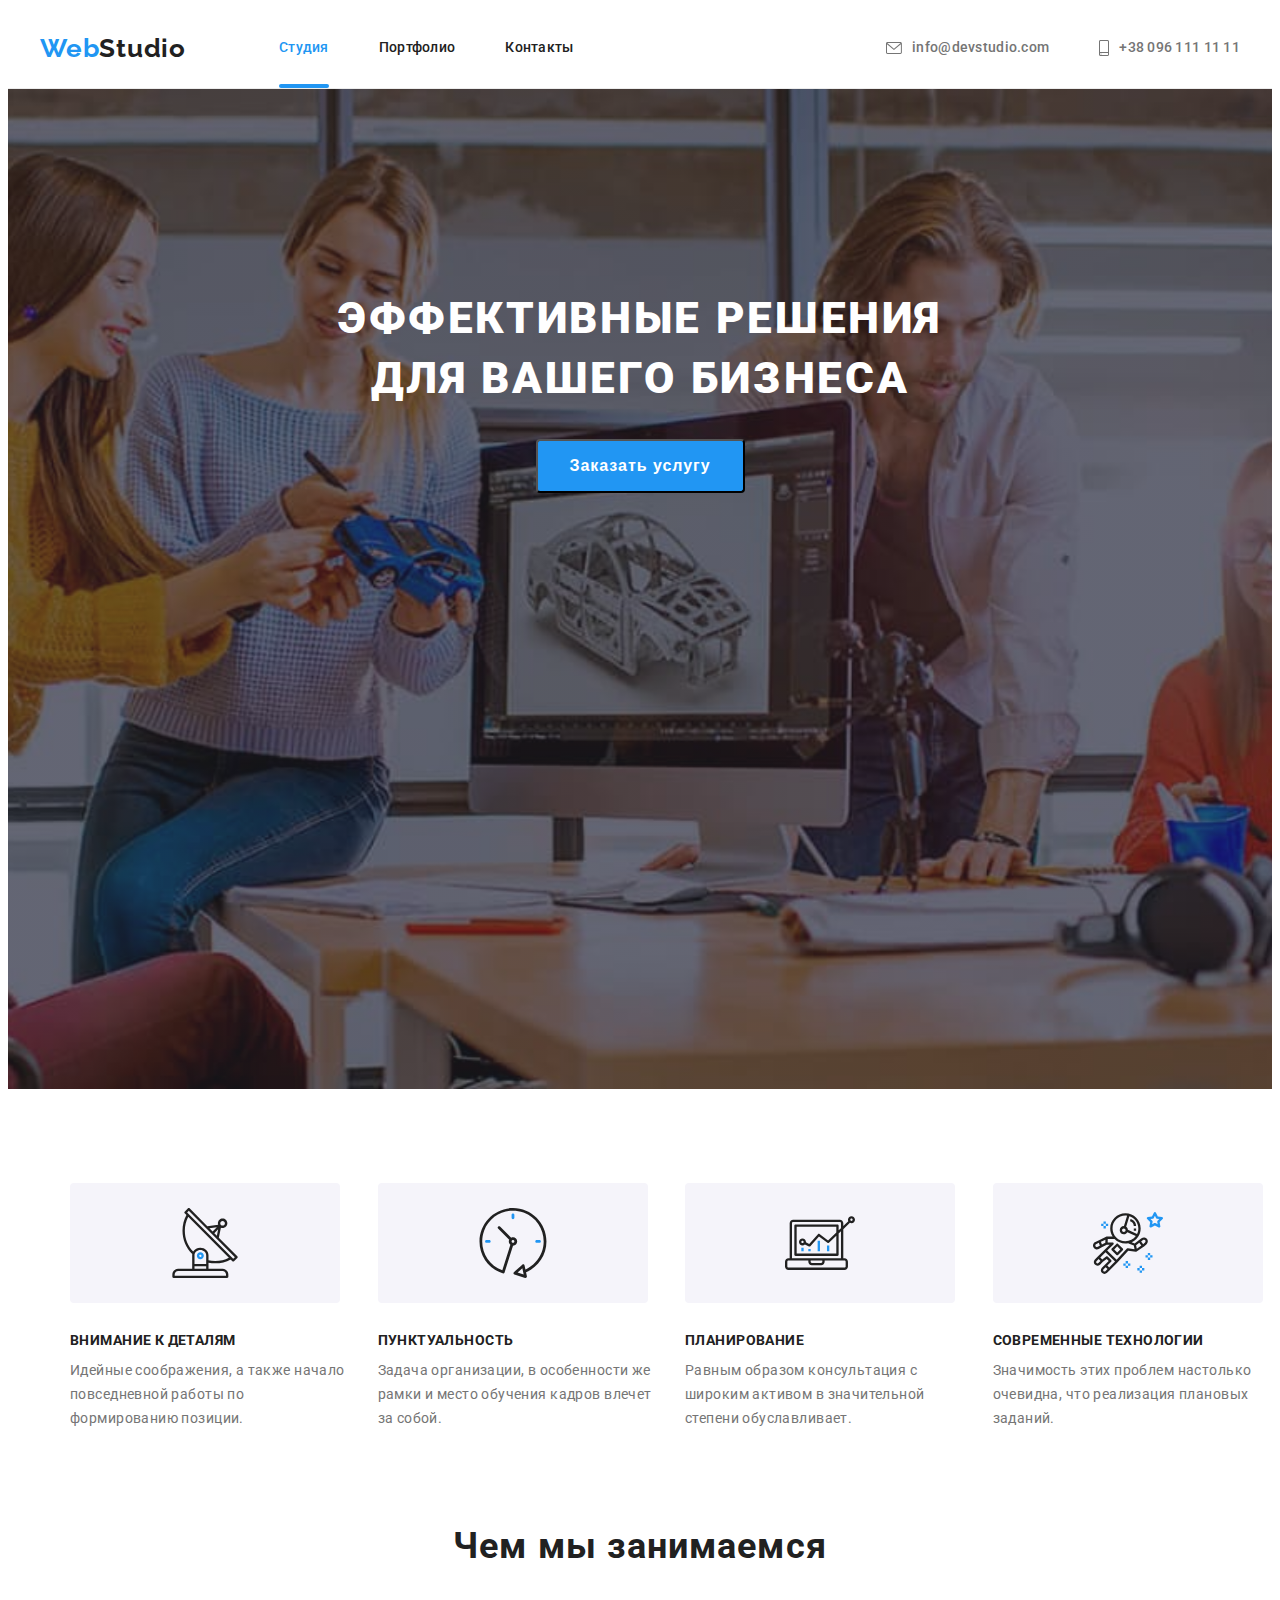
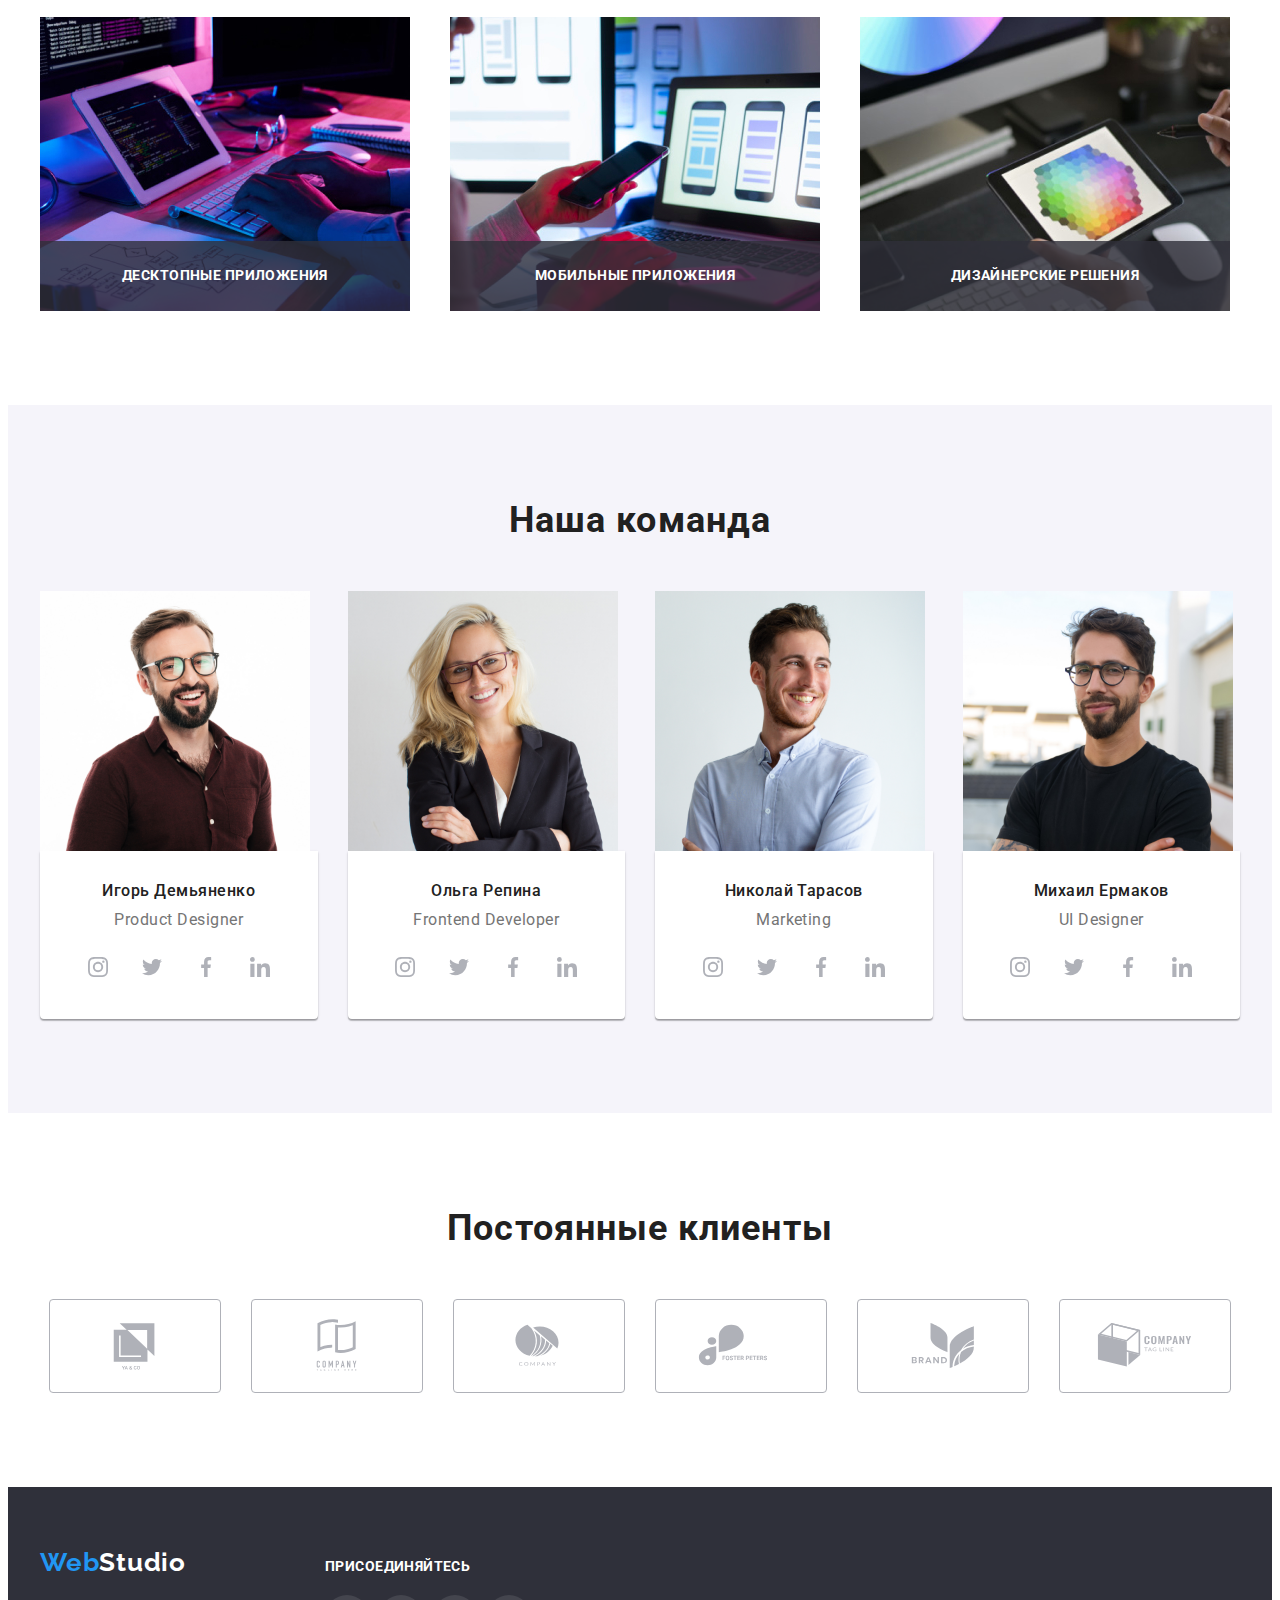
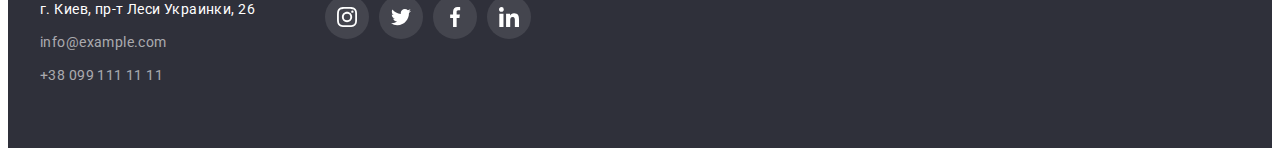
==== index.html @ 5bdf4699 "копіює файли в створений репозиторій" ====
<!DOCTYPE html>
<html lang="ru">
  <head>
    <meta charset="UTF-8" />
    <meta http-equiv="X-UA-Compatible" content="IE=edge" />
    <meta name="viewport" content="width=device-width, initial-scale=1.0" />
    <title>WebStudio</title>
    <link rel="preconnect" href="https://fonts.googleapis.com" />
    <link rel="preconnect" href="https://fonts.gstatic.com" crossorigin />
    <link
      href="https://fonts.googleapis.com/css2?family=Raleway:wght@700&family=Roboto:wght@400;500;700;900&display=swap"
      rel="stylesheet"
    />
    <link
      rel="stylesheet"
      href="https://cdnjs.cloudflare.com/ajax/libs/modern-normalize/1.1.0/modern-normalize.min.css"
      integrity="sha512-wpPYUAdjBVSE4KJnH1VR1HeZfpl1ub8YT/NKx4PuQ5NmX2tKuGu6U/JRp5y+Y8XG2tV+wKQpNHVUX03MfMFn9Q=="
      crossorigin="anonymous"
      referrerpolicy="no-referrer"
    />
    <link rel="stylesheet" href="./css/style.css" />
  </head>
  <body>
    <header class="header">
      <!--site-nav-->
      <div class="container header-content">
        <a class="logo" href="/">Web<span class="header-logo">Studio</span></a>
        <nav>
          <ul class="site-nav list">
            <li class="site-nav-item">
              <a class="link-active link current" href="./index.html">Студия</a>
            </li>
            <li class="site-nav-item">
              <a class="link" href="./portfolio.html">Портфолио</a>
            </li>
            <li class="site-nav-item">
              <a class="link" href="">Контакты</a>
            </li>
          </ul>
        </nav>
        <!--contacts-->
        <ul class="list header-contacts">
          <li class="contacts-item">
            <a class="contacts" href="mailto:info@devstudio.com"
              ><svg class="contact-icon" width="16" height="12">
                <use href="./images/icons.svg#icon-envelope"></use></svg
              >info@devstudio.com</a
            >
          </li>
          <li class="contacts-item">
            <a class="contacts" href="tel:+380961111111"
              ><svg class="contact-icon" width="10" height="16">
                <use href="./images/icons.svg#icon-smartphone"></use></svg
              >+38 096 111 11 11</a
            >
          </li>
        </ul>
      </div>
    </header>
    <main>
      <!--section hero-->
      <section class="hero overlay">
        <div class="container">
          <h1 class="title-hero">
            Эффективные решения<br />
            для вашего бизнеса
          </h1>
          <button type="button" data-modal-open class="button">
            Заказать услугу
          </button>
        </div>
      </section>
      <!--section features-->
      <section class="features">
        <div class="container">
          <h2 class="title-hidden">Качества вебстудии</h2>
          <ul class="features-list list">
            <li class="features-item">
              <div class="features-box">
                <svg class="features-icon" width="70" height="70">
                  <use href="./images/icons.svg#icon-antenna"></use>
                </svg>
              </div>
              <h3 class="features-title-secondary">Внимание к деталям</h3>
              <p class="features-text">
                Идейные соображения, а также начало повседневной работы по
                формированию позиции.
              </p>
            </li>
            <li class="features-item">
              <div class="features-box">
                <svg class="features-icon" width="70" height="70">
                  <use href="./images/icons.svg#icon-clock"></use>
                </svg>
              </div>
              <h3 class="features-title-secondary">Пунктуальность</h3>
              <p class="features-text">
                Задача организации, в особенности же рамки и место обучения
                кадров влечет за собой.
              </p>
            </li>
            <li class="features-item">
              <div class="features-box">
                <svg class="features-icon" width="70" height="70">
                  <use href="./images/icons.svg#icon-diagram"></use>
                </svg>
              </div>
              <h3 class="features-title-secondary">Планирование</h3>
              <p class="features-text">
                Равным образом консультация с широким активом в значительной
                степени обуславливает.
              </p>
            </li>
            <li class="features-item">
              <div class="features-box">
                <svg class="features-icon" width="70" height="70">
                  <use href="./images/icons.svg#icon-astronaut"></use>
                </svg>
              </div>
              <h3 class="features-title-secondary">Современные технологии</h3>
              <p class="features-text">
                Значимость этих проблем настолько очевидна, что реализация
                плановых заданий.
              </p>
            </li>
          </ul>
        </div>
      </section>
      <!--section activity-->
      <section class="activity">
        <div class="container">
          <h2 class="activity-title-primary">Чем мы занимаемся</h2>
          <ul class="list activity-list">
            <li class="activity-item">
              <div class="activity-link">
                <img
                  src="./img-services/img1.jpg"
                  alt="руки над клавиатурой компьютера"
                  width="370"
                />
                <div class="activity-text-overlay">
                  <p class="activity-text">Десктопные приложения</p>
                </div>
              </div>
            </li>
            <li class="activity-item">
              <div class="activity-link">
                <img
                  src="./img-services/img2.jpg"
                  alt="рука держит телефон перед ноутбуком"
                  width="370"
                />
                <div class="activity-text-overlay">
                  <p class="activity-text">Мобильные приложения</p>
                </div>
              </div>
            </li>
            <li class="activity-item">
              <div class="activity-link">
                <img
                  src="./img-services/img3.jpg"
                  alt="планшет в руке в котором цветная графика"
                  width="370"
                />
                <div class="activity-text-overlay">
                  <p class="activity-text">Дизайнерские решения</p>
                </div>
              </div>
            </li>
          </ul>
        </div>
      </section>
      <!--section team-->
      <section class="team">
        <div class="container">
          <h2 class="team-title-primary">Наша команда</h2>
          <ul class="list team-list">
            <li class="team-item">
              <img
                src="./img-team/img.jpg"
                alt="фотография мужчины в очках"
                class="team-photo"
                width="270"
              />
              <div class="img-team-caption">
                <h3 class="team-title-secondary">Игорь Демьяненко</h3>
                <p class="team-text">Product Designer</p>
                <ul class="team-social-lincs list">
                  <li class="team-social-item">
                    <a class="team-elipse" href=""
                      ><svg class="team-social-icon" width="20" height="20">
                        <use
                          href="./images/icons.svg#icon-instagram"
                        ></use></svg
                    ></a>
                  </li>
                  <li class="team-social-item">
                    <a class="team-elipse" href=""
                      ><svg class="team-social-icon" width="20" height="20">
                        <use href="./images/icons.svg#icon-twitter"></use></svg
                    ></a>
                  </li>
                  <li class="team-social-item">
                    <a class="team-elipse" href=""
                      ><svg class="team-social-icon" width="20" height="20">
                        <use href="./images/icons.svg#icon-facebook"></use></svg
                    ></a>
                  </li>
                  <li class="team-social-item">
                    <a class="team-elipse" href=""
                      ><svg class="team-social-icon" width="20" height="20">
                        <use href="./images/icons.svg#icon-linkedin"></use></svg
                    ></a>
                  </li>
                </ul>
              </div>
            </li>
            <li class="team-item">
              <img
                src="./img-team/img1.jpg"
                alt="фотография женьщины в очках"
                class="team-photo"
                width="270"
              />
              <div class="img-team-caption">
                <h3 class="team-title-secondary">Ольга Репина</h3>
                <p class="team-text">Frontend Developer</p>
                <ul class="team-social-lincs list">
                  <li class="team-social-item">
                    <a class="team-elipse" href=""
                      ><svg class="team-social-icon" width="20" height="20">
                        <use
                          href="./images/icons.svg#icon-instagram"
                        ></use></svg
                    ></a>
                  </li>
                  <li class="team-social-item">
                    <a class="team-elipse" href=""
                      ><svg class="team-social-icon" width="20" height="20">
                        <use href="./images/icons.svg#icon-twitter"></use></svg
                    ></a>
                  </li>
                  <li class="team-social-item">
                    <a class="team-elipse" href=""
                      ><svg class="team-social-icon" width="20" height="20">
                        <use href="./images/icons.svg#icon-facebook"></use></svg
                    ></a>
                  </li>
                  <li class="team-social-item">
                    <a class="team-elipse" href=""
                      ><svg class="team-social-icon" width="20" height="20">
                        <use href="./images/icons.svg#icon-linkedin"></use></svg
                    ></a>
                  </li>
                </ul>
              </div>
            </li>
            <li class="team-item">
              <img
                src="./img-team/img2.jpg"
                alt="фотография улыбающегося мужчины в полуобороте"
                class="team-photo"
                width="270"
              />
              <div class="img-team-caption">
                <h3 class="team-title-secondary">Николай Тарасов</h3>
                <p class="team-text">Marketing</p>
                <ul class="team-social-lincs list">
                  <li class="team-social-item">
                    <a class="team-elipse" href=""
                      ><svg class="team-social-icon" width="20" height="20">
                        <use
                          href="./images/icons.svg#icon-instagram"
                        ></use></svg
                    ></a>
                  </li>
                  <li class="team-social-item">
                    <a class="team-elipse" href=""
                      ><svg class="team-social-icon" width="20" height="20">
                        <use href="./images/icons.svg#icon-twitter"></use></svg
                    ></a>
                  </li>
                  <li class="team-social-item">
                    <a class="team-elipse" href=""
                      ><svg class="team-social-icon" width="20" height="20">
                        <use href="./images/icons.svg#icon-facebook"></use></svg
                    ></a>
                  </li>
                  <li class="team-social-item">
                    <a class="team-elipse" href=""
                      ><svg class="team-social-icon" width="20" height="20">
                        <use href="./images/icons.svg#icon-linkedin"></use></svg
                    ></a>
                  </li>
                </ul>
              </div>
            </li>
            <li class="team-item">
              <img
                src="./img-team/img3.jpg"
                alt="фотография мужчины в очках с бородой"
                class="team-photo"
                width="270"
              />
              <div class="img-team-caption">
                <h3 class="team-title-secondary">Михаил Ермаков</h3>
                <p class="team-text">UI Designer</p>
                <ul class="team-social-lincs list">
                  <li class="team-social-item">
                    <a class="team-elipse" href=""
                      ><svg class="team-social-icon" width="20" height="20">
                        <use
                          href="./images/icons.svg#icon-instagram"
                        ></use></svg
                    ></a>
                  </li>
                  <li class="team-social-item">
                    <a class="team-elipse" href=""
                      ><svg class="team-social-icon" width="20" height="20">
                        <use href="./images/icons.svg#icon-twitter"></use></svg
                    ></a>
                  </li>
                  <li class="team-social-item">
                    <a class="team-elipse" href=""
                      ><svg class="team-social-icon" width="20" height="20">
                        <use href="./images/icons.svg#icon-facebook"></use></svg
                    ></a>
                  </li>
                  <li class="team-social-item">
                    <a class="team-elipse" href=""
                      ><svg class="team-social-icon" width="20" height="20">
                        <use href="./images/icons.svg#icon-linkedin"></use></svg
                    ></a>
                  </li>
                </ul>
              </div>
            </li>
          </ul>
        </div>
      </section>
      <!--section clients-->
      <section class="clients">
        <div class="container">
          <h2 class="clients-title">Постоянные клиенты</h2>
          <ul class="list client-list">
            <li class="client-icon">
              <a class="client-link" href=""
                ><svg class="client-logo" width="106" height="60">
                  <use href="./images/icons.svg#icon-client1"></use></svg
              ></a>
            </li>
            <li class="client-icon">
              <a class="client-link" href=""
                ><svg class="client-logo" width="106" height="60">
                  <use href="./images/icons.svg#icon-client2"></use></svg
              ></a>
            </li>
            <li class="client-icon">
              <a class="client-link" href=""
                ><svg class="client-logo" width="106" height="60">
                  <use href="./images/icons.svg#icon-client3"></use></svg
              ></a>
            </li>
            <li class="client-icon">
              <a class="client-link" href=""
                ><svg class="client-logo" width="106" height="60">
                  <use href="./images/icons.svg#icon-client4"></use></svg
              ></a>
            </li>
            <li class="client-icon">
              <a class="client-link" href=""
                ><svg class="client-logo" width="106" height="60">
                  <use href="./images/icons.svg#icon-client5"></use></svg
              ></a>
            </li>
            <li class="client-icon">
              <a class="client-link" href=""
                ><svg class="client-logo" width="106" height="60">
                  <use href="./images/icons.svg#icon-client6"></use></svg
              ></a>
            </li>
          </ul>
        </div>
      </section>
    </main>
    <!--footer-->
    <footer class="footer">
      <div class="container footer-section">
        <div class="footer-contacts">
          <a class="footer-logo" href="/"
            >Web<span class="logo-past">Studio</span></a
          >
          <address class="footer-address">
            г. Киев, пр-т Леси Украинки, 26
          </address>
          <p class="footer-contact mail">info@example.com</p>
          <p class="footer-contact tel">+38 099 111 11 11</p>
        </div>
        <div class="social">
          <p class="social-text">присоединяйтесь</p>
          <ul class="social-lincs list">
            <li class="social-lincs-item">
              <a class="elipse" href=""
                ><svg class="social-icon" width="20" height="20">
                  <use href="./images/icons.svg#icon-instagram"></use></svg
              ></a>
            </li>
            <li class="social-lincs-item">
              <a class="elipse" href=""
                ><svg class="social-icon" width="20" height="20">
                  <use href="./images/icons.svg#icon-twitter"></use></svg
              ></a>
            </li>
            <li class="social-lincs-item">
              <a class="elipse" href=""
                ><svg class="social-icon" width="20" height="20">
                  <use href="./images/icons.svg#icon-facebook"></use></svg
              ></a>
            </li>
            <li class="social-lincs-item">
              <a class="elipse" href=""
                ><svg class="social-icon" width="20" height="20">
                  <use href="./images/icons.svg#icon-linkedin"></use></svg
              ></a>
            </li>
          </ul>
        </div>
      </div>
    </footer>
    <!--modal-->
    <div class="backdrop is-hidden" data-modal>
      <div class="modal">
        <button class="modal-close" type="button" data-modal-close>
          <svg class="modal-icon-close" width="18" height="18">
            <use href="./images/icons.svg#icon-close"></use>
          </svg>
        </button>
      </div>
    </div>
    <script src="./js/modal.js"></script>
  </body>
</html>
---- css/style.css ----
body {
  color: #757757;
  background-color: #ffffff;
  font-family: "Roboto", sans-serif;
}
/*Цвет основного текста №757575*/
/*Цвет заголовка #212121*/
/*Цвет акцента #2196F3*/
/*Белый цвет #ffffff*/
:root {
  --primary-text-color--: #757575;
  --title-text-color--: #212121;
  --accent-color--: #2196f3;
  --primary-white-color--: #ffffff;
  --typical-margin--: 30px;
}
h1,
h2,
h3,
h4,
h5,
h6 {
  margin: 0;
}
ul,
ol,
p {
  padding-left: 0;
  margin: 0;
}
img {
  display: block;
}
.container {
  width: 1200px;
  padding-left: 15px;
  padding-right: 15px;
  margin: 0 auto;
}

.link.current {
  color: var(--accent-color--);
}
/*header*/
.header {
  border-bottom: 1px solid rgba(236, 236, 236, 1);
}

.header-content {
  display: flex;
  align-items: center;
}
/*logo*/
.logo {
  display: block;

  color: var(--accent-color--);
  font-family: Raleway;
  font-weight: 700;
  font-size: 26px;
  line-height: 1.19;
  letter-spacing: 0.03em;
  text-decoration: none;
}
.header-logo {
  color: var(--title-text-color--);
}
/*site-nav*/
.list {
  list-style: none;
}
.site-nav {
  display: flex;
  margin-left: 93px;
}
.site-nav-item:not(:last-child) {
  margin-right: 50px;
}
.link {
  display: block;
  padding-top: 32px;
  padding-bottom: 32px;

  color: var(--title-text-color--);
  font-weight: 500;
  font-size: 14px;
  line-height: 1.14;
  letter-spacing: 0.02em;
  text-decoration: none;
  transition: color 250ms cubic-bezier(0.4, 0, 0.2, 1);
}
.link:hover,
.link:focus {
  color: var(--accent-color--);
}
.site-nav-item {
  position: relative;
}
.link-active::after {
  position: absolute;
  content: "";
  display: block;
  bottom: 0;

  width: 100%;
  height: 4px;

  background: #2196f3;
  border-radius: 2px;
}

/*contacts*/
.header-contacts {
  display: flex;
  margin-left: auto;
}
.contacts-item:not(:last-child) {
  margin-right: 50px;
}
.contacts {
  display: flex;
  justify-content: center;
  align-items: center;
  fill: var(--primary-text-color--);
  padding-top: 32px;
  padding-bottom: 32px;

  color: var(--primary-text-color--);
  font-weight: 500;
  font-size: 14px;
  line-height: 1.14;
  letter-spacing: 0.02em;
  text-decoration: none;

  transition: color 250ms cubic-bezier(0.4, 0, 0.2, 1);
}
.contacts:hover,
.contacts:focus {
  color: var(--accent-color--);
}
.contact-icon {
  margin-right: 10px;
  fill: currentColor;
}
/*hero*/
.hero .container {
  text-align: center;
}
.hero {
  padding-top: 200px;
  padding-bottom: 200px;

  background-color: #2f303a;
}
.overlay {
  max-width: 1600px;
  height: 600px;
  margin-left: auto;
  margin-right: auto;

  background-image: linear-gradient(
      rgba(47, 48, 58, 0.4),
      rgba(47, 48, 58, 0.4)
    ),
    url(../images/hero.jpg);
  background-repeat: no-repeat;
  background-position: center;
  background-size: cover;
}
.title-hero {
  margin-bottom: var(--typical-margin--);
  margin-right: auto;
  margin-left: auto;

  color: var(--primary-white-color--);
  font-weight: 900;
  font-size: 44px;
  line-height: 1.36;
  letter-spacing: 0.06em;
  text-transform: uppercase;
}
.button {
  display: inline-block;
  border-radius: 4px;
  padding: 10px 32px;
  min-width: 200px;
  margin-right: auto;
  margin-left: auto;

  color: var(--primary-white-color--);
  background-color: var(--accent-color--);
  font-weight: 700;
  font-size: 16px;
  line-height: 1.88;
  letter-spacing: 0.06em;
  text-decoration: none;
  cursor: pointer;

  transition: background-color 250ms cubic-bezier(0.4, 0, 0.2, 1),
    box-shadow 250ms cubic-bezier(0.4, 0, 0.2, 1);
}
.button:hover,
.button:focus {
  background-color: rgb(24, 140, 232);
  box-shadow: 0px 4px 4px rgba(0, 0, 0, 0.15);
}
/*section features*/
.features {
  padding-top: 94px;
  padding-bottom: 94px;
}
.title-hidden {
  position: absolute;
  width: 1px;
  height: 1px;
  margin: -1px;
  border: 0;
  padding: 0;

  white-space: nowrap;
  clip-path: inset(100%);
  clip: rect(0 0 0 0);
  overflow: hidden;
}
.features-list {
  display: flex;
  flex-wrap: wrap;
  margin-right: -30px;
}
.features-item {
  flex-basis: calc(100% / 4 - 30px);
  margin-left: 30px;
}
.features-box {
  display: flex;
  justify-content: center;
  align-items: center;
  width: 270px;
  height: 120px;

  background-color: #f5f4fa;
  border-radius: 4px;
}
.features-title-secondary {
  margin-top: var(--typical-margin--);
  margin-bottom: 10px;

  color: var(--title-text-color--);
  font-weight: 700;
  font-size: 14px;
  line-height: 1.14;
  letter-spacing: 0.03em;
  text-transform: uppercase;
}
.features-text {
  color: var(--primary-text-color--);
  font-weight: 400;
  font-size: 14px;
  line-height: 1.71;
  letter-spacing: 0.03em;
}
/*section activity*/
.activity {
  padding-bottom: 94px;
}
.activity-list {
  display: flex;
  margin-left: -30px;
}
.activity-item {
  flex-basis: calc(100% / 3 - 30px);
  margin-left: 30px;
}
.container .activity-title-primary {
  margin-bottom: 50px;

  color: var(--title-text-color--);
  font-weight: 700;
  font-size: 36px;
  line-height: 1.17;
  text-align: center;
  letter-spacing: 0.03em;
}
.activity-link {
  position: relative;
  display: block;
}
.activity-text-overlay {
  position: absolute;
  left: 0;
  bottom: 0;

  display: flex;
  justify-content: center;
  align-items: center;
  width: 370px;
  height: 70px;

  background: rgba(47, 48, 58, 0.8);
}
.activity-text {
  color: var(--primary-white-color--);
  font-weight: 700;
  font-size: 14px;
  line-height: 1.14;
  letter-spacing: 0.03em;
  text-transform: uppercase;
}
/*section team*/
.team {
  padding-top: 94px;
  padding-bottom: 94px;

  background: #f5f4fa;
}
.team-title-primary {
  margin-bottom: 50px;

  color: var(--title-text-color--);
  font-weight: 700;
  font-size: 36px;
  line-height: 1.17;
  text-align: center;
  letter-spacing: 0.03em;
}
.team-list {
  display: flex;
  margin-left: -30px;
}
.team-item {
  flex-basis: calc(100% / 4 - 30px);
  margin-left: 30px;
}
.img-team-caption {
  padding-top: var(--typical-margin--);
  padding-bottom: var(--typical-margin--);
  text-align: center;

  background: #ffffff;

  box-shadow: 0px 1px 3px rgba(0, 0, 0, 0.12), 0px 1px 1px rgba(0, 0, 0, 0.14),
    0px 2px 1px rgba(0, 0, 0, 0.2);
  border-radius: 0px 0px 4px 4px;
}
.team-title-secondary {
  margin-bottom: 10px;

  color: var(--title-text-color--);
  font-weight: 500;
  font-size: 16px;
  line-height: 1.19;
  letter-spacing: 0.03em;
}
.team-text {
  margin-bottom: 16px;
  color: var(--primary-text-color--);
  font-size: 16px;
  line-height: 1.19;
  letter-spacing: 0.03em;
}
.team-social-lincs {
  display: flex;
  justify-content: center;
}
.team-social-item:not(:last-child) {
  margin-right: 10px;
}
.team-elipse {
  display: flex;
  justify-content: center;
  align-items: center;
  color: #afb1b8;

  width: 44px;
  height: 44px;
  border-radius: 50%;
  transition: color 250ms cubic-bezier(0.4, 0, 0.2, 1),
    background-color 250ms cubic-bezier(0.4, 0, 0.2, 1);
}
.team-social-icon {
  fill: currentColor;
}
.team-elipse:hover,
.team-elipse:focus {
  color: var(--primary-white-color--);
  background-color: var(--accent-color--);
}
/*section clients*/

.clients {
  padding-top: 94px;
  padding-bottom: 94px;
}
.clients-title {
  margin-bottom: 50px;
  color: var(--title-text-color--);
  font-weight: 700;
  font-size: 36px;
  line-height: 1.17;
  text-align: center;
  letter-spacing: 0.03em;
}
.client-list {
  display: flex;
  justify-content: center;
}
.client-icon:not(:last-child) {
  margin-right: var(--typical-margin--);
}
.client-link {
  display: flex;
  justify-content: center;
  align-items: center;
  color: #afb1b8;

  width: 170px;
  height: 92px;
  border: 1px solid #afb1b8;
  border-radius: 4px;
  transition: color 250ms cubic-bezier(0.4, 0, 0.2, 1),
    border 250ms cubic-bezier(0.4, 0, 0.2, 1);
}
.client-logo {
  fill: currentColor;
  transition: fill 250ms cubic-bezier(0.4, 0, 0.2, 1);
}
.client-link:hover,
.client-link:focus {
  color: var(--accent-color--);
  border: 1px solid var(--accent-color--);
}

/*footer*/
.footer {
  background-color: #2f303a;
}
.footer-section {
  display: flex;
}
.footer-contacts {
  padding-top: 60px;
  padding-bottom: 60px;
  margin-right: 70px;
}
.footer-logo {
  display: inline-block;
  margin-bottom: 20px;
  text-decoration: none;

  color: var(--accent-color--);
  font-family: Raleway;
  font-weight: 700;
  font-size: 26px;
  line-height: 1.19;
  letter-spacing: 0.03em;
}
a .logo-past {
  color: var(--primary-white-color--);
}
.footer-address {
  margin-bottom: 9px;

  color: var(--primary-white-color--);
  font-style: normal;
  font-size: 14px;
  line-height: 1.71;
  letter-spacing: 0.03em;
}
.mail {
  margin-bottom: 9px;
}
.footer .footer-contact {
  color: rgba(100%, 100%, 100%, 60%);
  font-size: 14px;
  line-height: 1.71;
  letter-spacing: 0.03em;
  cursor: pointer;

  transition: color transition;
}
.footer .footer-contact:hover,
.footer .footer-contact:focus {
  color: var(--accent-color--);
}
.social {
  padding-top: 72px;
  padding-bottom: 100px;
}
.social-text {
  margin-bottom: 20px;

  font-weight: 700;
  font-size: 14px;
  line-height: 1.14;
  letter-spacing: 0.03em;
  text-transform: uppercase;

  color: #ffffff;
}
.social-lincs {
  display: flex;
  justify-content: center;
  align-items: center;
}

.social-lincs-item:not(:last-child) {
  margin-right: 10px;
}
.elipse {
  display: flex;
  justify-content: center;
  align-items: center;
  fill: currentColor;

  width: 44px;
  height: 44px;
  border-radius: 50%;
  background: rgba(255, 255, 255, 0.1);
  transition: background-color 250ms cubic-bezier(0.4, 0, 0.2, 1);
}
.elipse:hover,
.elipse:focus {
  background-color: var(--accent-color--);
}
.social-icon {
  fill: var(--primary-white-color--);
  transition: fill 250ms cubic-bezier(0.4, 0, 0.2, 1);
}
/*portfolio*/
.portfolio {
  padding-top: 94px;
  padding-bottom: 94px;
}
.portfolio-filters {
  display: flex;
  justify-content: center;
  margin-bottom: 50px;
}
.filter {
  padding: 6px 22px;
  border-radius: 4px;
  border-color: transparent;
  transition: color 250ms cubic-bezier(0.4, 0, 0.2, 1),
    background 250ms cubic-bezier(0.4, 0, 0.2, 1),
    box-shadow 250ms cubic-bezier(0.4, 0, 0.2, 1);

  color: var(--title-text-color--);
  background-color: #f5f4fa;
  cursor: pointer;
  font-family: inherit;
  font-weight: 500;
  font-size: 16px;
  line-height: 1.62;
  text-align: center;
  letter-spacing: 0.03em;
}
.filters-item {
  margin-left: 8px;
}
.filters-item:first-child {
  margin-left: 0;
}
.filter:hover,
.filter:focus {
  color: var(--primary-white-color--);
  background-color: var(--accent-color--);
  box-shadow: 0px 3px 1px rgba(0, 0, 0, 0.1), 0px 1px 2px rgba(0, 0, 0, 0.08),
    0px 2px 2px rgba(0, 0, 0, 0.12);
}
.portfolio-list {
  display: flex;
  flex-wrap: wrap;
  margin-left: -30px;
  margin-bottom: -30px;
}
.portfolio-item {
  flex-basis: calc(100% / 3 - 30px);
  margin-left: 30px;
  margin-bottom: 30px;
}
.portfolio-link {
  display: block;
  text-decoration: none;
  transition: box-shadow 250ms cubic-bezier(0.4, 0, 0.2, 1);
}
.portfolio-title-secondary {
  margin-bottom: 4px;

  color: var(--title-text-color--);
  font-weight: 700;
  font-size: 18px;
  line-height: 2;
  letter-spacing: 0.06em;
}
.portfolio-text {
  color: var(--primary-text-color--);
  font-size: 16px;
  line-height: 1.88;
  letter-spacing: 0.03em;
}
.img-portfolio-caption {
  padding-top: 20px;
  padding-bottom: 20px;
  padding-left: 20px;

  background: #ffffff;
  border: 1px solid #eeeeee;
}
.portfolio-link:hover,
.portfolio-link:focus {
  box-shadow: 0px 1px 1px rgba(0, 0, 0, 0.12), 0px 4px 4px rgba(0, 0, 0, 0.06),
    1px 4px 6px rgba(0, 0, 0, 0.16);
}
.portfolio-image-overlay {
  position: relative;
  overflow: hidden;
}
.portfolio-overlay-text {
  position: absolute;
  width: 100%;
  height: 100%;
  padding: 63px 24px;

  font-weight: 400;
  font-size: 18px;
  line-height: 1.56;
  letter-spacing: 0.03em;
  color: var(--primary-white-color--);
  background: rgba(33, 150, 243, 0.9);

  transform: translateY(5%);
  transition: transform 250ms cubic-bezier(0.4, 0, 0.2, 1);
}
.portfolio-link:hover .portfolio-overlay-text {
  transform: translateY(-100%);
}

/*modal*/
.backdrop {
  position: fixed;
  width: 100%;
  height: 100%;
  left: 0px;
  top: 0px;

  background: rgba(0, 0, 0, 0.2);

  opacity: 1;
  transition: opacity 250ms cubic-bezier(0.4, 0, 0.2, 1);
}
.modal {
  position: absolute;
  top: 50%;
  left: 50%;
  transform: translate(-50%, -50%) scale(1);

  min-width: 528px;
  min-height: 581px;

  background: #ffffff;
  box-shadow: 0px 1px 3px rgba(0, 0, 0, 0.12), 0px 1px 1px rgba(0, 0, 0, 0.14),
    0px 2px 1px rgba(0, 0, 0, 0.2);
  border-radius: 4px;

  transition: transform 250ms cubic-bezier(0.4, 0, 0.2, 1);
}
.modal-close {
  position: absolute;
  width: 30px;
  height: 30px;
  top: 0;
  right: 0;

  display: flex;
  justify-content: center;
  align-items: center;
  padding: 0;

  background: #ffffff;
  border: 1px solid rgba(0, 0, 0, 0.1);
  border-radius: 50%;
  cursor: pointer;
}
.is-hidden {
  visibility: hidden;
  opacity: 0;
  pointer-events: none;
}
.backdrop.is-hidden .modal {
  transform: scale(0.8) translate(-50%, -50%);
}
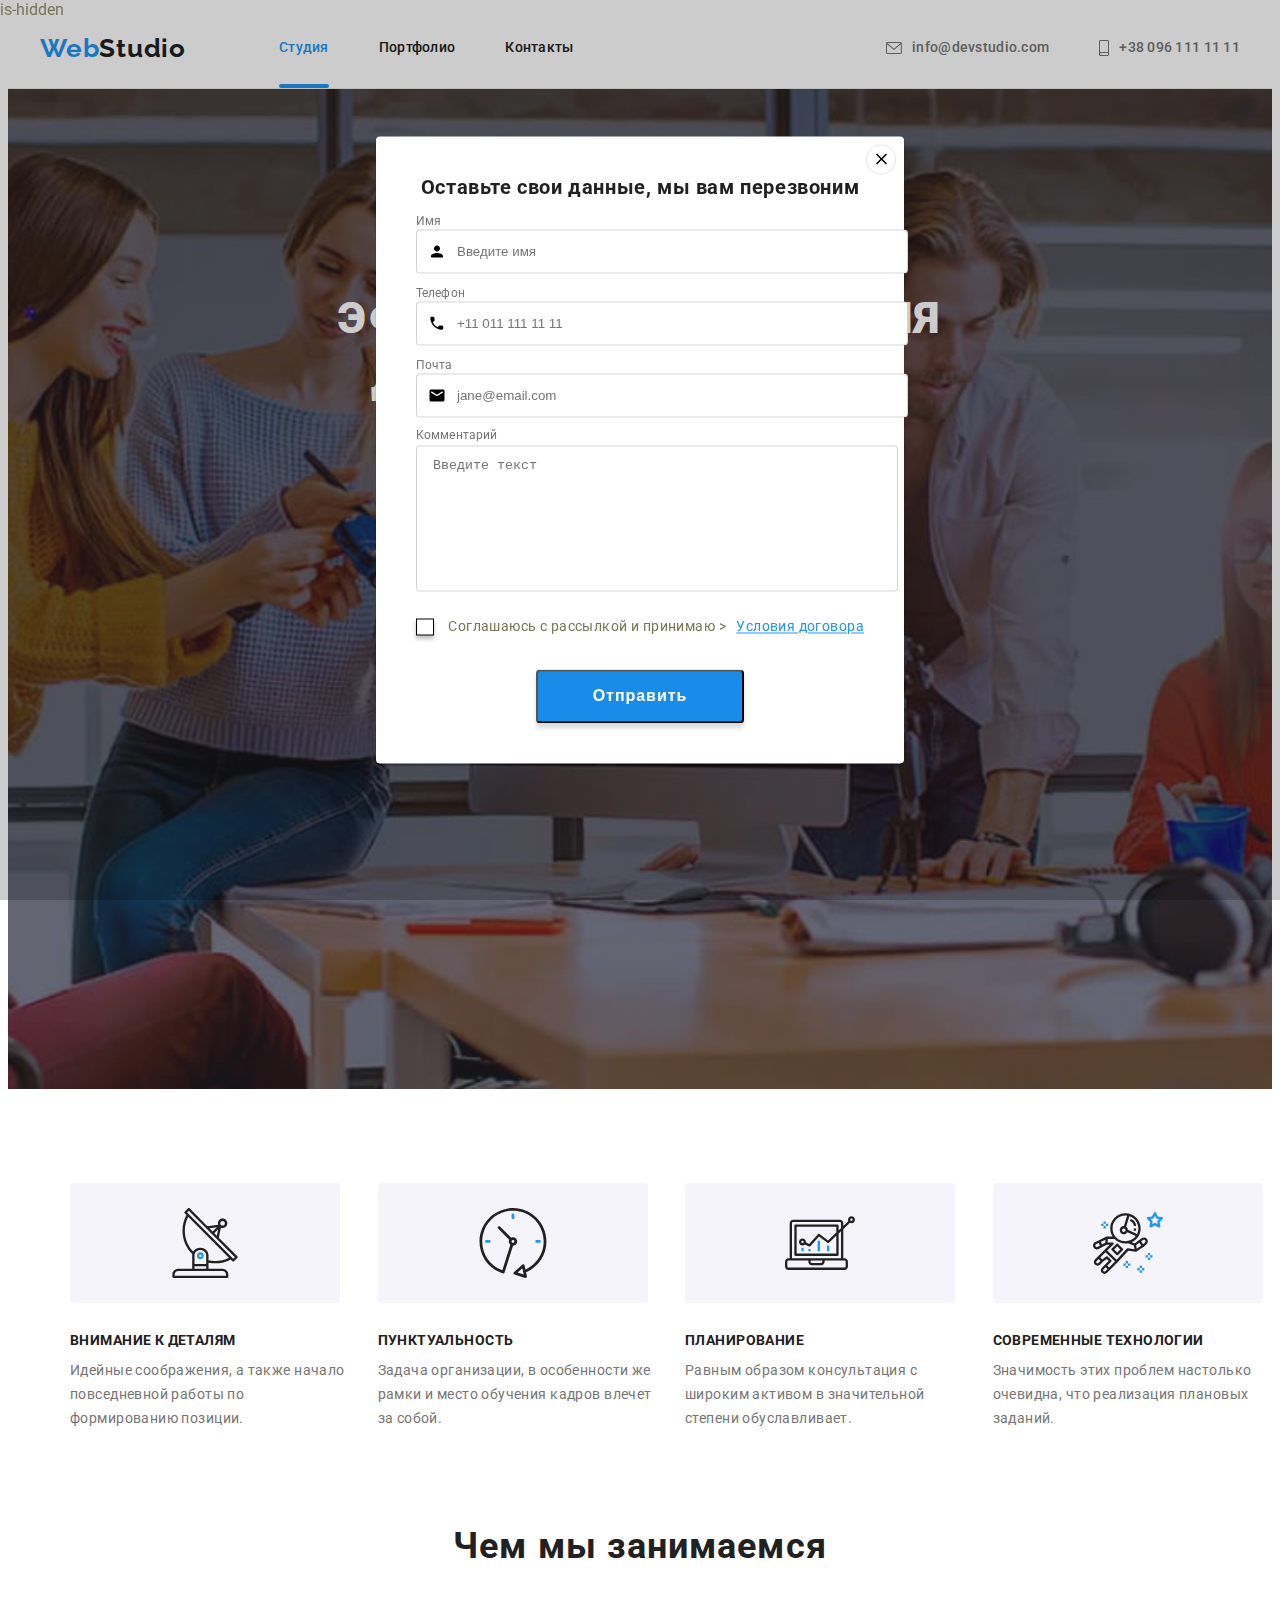
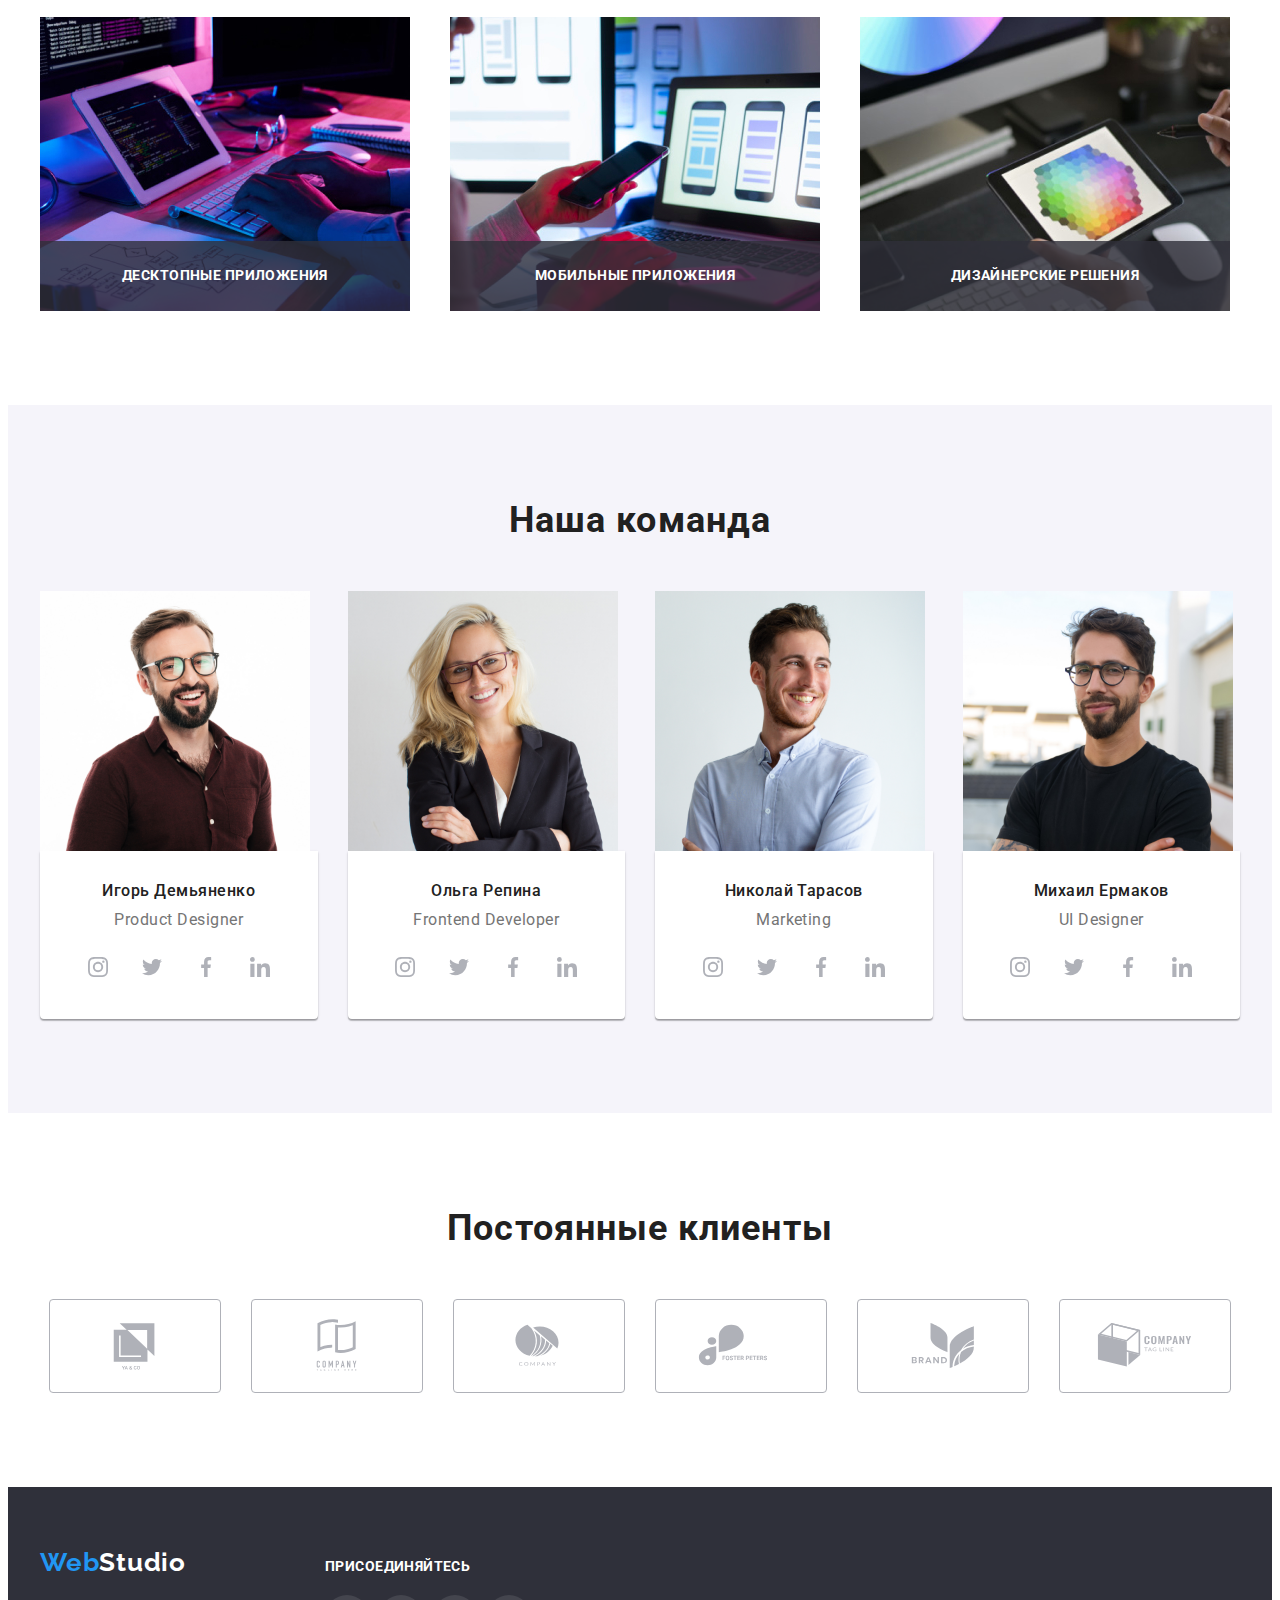
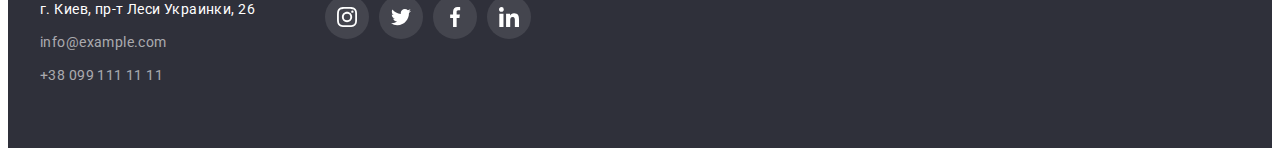
==== commit e4760b87: "ддодає форму для модального вікна" ====
--- a/index.html
+++ b/index.html
@@ -428,13 +428,94 @@
       </div>
     </footer>
     <!--modal-->
-    <div class="backdrop is-hidden" data-modal>
+    <div class="backdrop" data-modal>
+      is-hidden
       <div class="modal">
         <button class="modal-close" type="button" data-modal-close>
           <svg class="modal-icon-close" width="18" height="18">
             <use href="./images/icons.svg#icon-close"></use>
           </svg>
         </button>
+        <!-----modal form------>
+        <p class="modal-form-text">Оставьте свои данные, мы вам перезвоним</p>
+        <form class="modal-form">
+          <div class="input-name">
+            <input
+              type="text"
+              id="modal-input-name"
+              name="modal-input-name"
+              class="modal-input modal-input-name"
+              placeholder="Введите имя"
+              required
+            />
+            <label class="label-input label-name" for="modal-input-name"
+              >Имя</label
+            >
+            <svg class="form-icon-name" width="18" height="18">
+              <use href="./images/icons.svg#icon-person-black-18dp-1"></use>
+            </svg>
+          </div>
+          <div class="input-tel">
+            <input
+              type="tel"
+              class="modal-input modal-input-tel"
+              id="modal-input-tel"
+              name="modal-input-tel"
+              placeholder="+11 011 111 11 11"
+              required
+            />
+            <label class="label-input label-tel" for="modal-input-tel"
+              >Телефон</label
+            ><svg class="form-icon-tel" width="18" height="18">
+              <use href="./images/icons.svg#icon-phone-black-18dp-1"></use>
+            </svg>
+          </div>
+          <div class="input-email">
+            <input
+              type="email"
+              class="modal-input modal-input-email"
+              id="modal-input-email"
+              name="modal-input-email"
+              placeholder="jane@email.com"
+              required
+            />
+            <label class="label-input label-email" for="modal-input-email"
+              >Почта</label
+            ><svg class="form-icon-tel" width="18" height="18">
+              <use href="./images/icons.svg#icon-email-black-18dp-1"></use>
+            </svg>
+          </div>
+          <div class="modal-comment-wrap">
+            <textarea
+              name="modal-comment"
+              id="modal-comment"
+              class="modal-comment"
+              placeholder="Введите текст"
+            ></textarea>
+            <label class="modal-comment-label label-input" for="modal-comment"
+              >Комментарий</label
+            >
+          </div>
+          <input
+            class="modal-input-check modal-input-hidden"
+            type="checkbox"
+            name="policy"
+            value="policy"
+            id="input-check"
+          />
+          <label for="input-check" class="modal-check-label">
+            <span class="form-check-btn"
+              ><svg class="form-check-icon" width="11" height="8">
+                <use href="./images/icons.svg#icon-Vector"></use></svg></span
+            >Соглашаюсь с рассылкой и принимаю ><a
+              class="modal-check-link"
+              href=""
+              >Условия договора</a
+            ></label
+          >
+          <button type="submit" class="modal-form-btn">Отправить</button>
+        </form>
+        <!------------------------>
       </div>
     </div>
     <script src="./js/modal.js"></script>
--- a/css/style.css
+++ b/css/style.css
@@ -209,7 +209,8 @@
   padding-top: 94px;
   padding-bottom: 94px;
 }
-.title-hidden {
+.title-hidden,
+.modal-input-hidden {
   position: absolute;
   width: 1px;
   height: 1px;
@@ -668,8 +669,8 @@
   position: absolute;
   width: 30px;
   height: 30px;
-  top: 0;
-  right: 0;
+  top: 8px;
+  right: 8px;
 
   display: flex;
   justify-content: center;
@@ -689,3 +690,181 @@
 .backdrop.is-hidden .modal {
   transform: scale(0.8) translate(-50%, -50%);
 }
+/*-----modal form------*/
+.modal-form-text {
+  margin-top: 40px;
+  margin-bottom: 30px;
+  font-weight: 700;
+  font-size: 20px;
+  line-height: 1.15;
+  text-align: center;
+  letter-spacing: 0.03em;
+  color: var(--title-text-color--);
+}
+.modal-form {
+  padding-right: 40px;
+  padding-bottom: 40px;
+  padding-left: 40px;
+}
+.modal-input {
+  padding-left: 40px;
+
+  width: 100%;
+  height: 40px;
+  left: 576px;
+  top: 314px;
+
+  outline: none;
+  border: 1px solid rgba(33, 33, 33, 0.2);
+  border-radius: 4px;
+}
+.input-name {
+  position: relative;
+  margin-bottom: 28px;
+}
+.label-input {
+  font-weight: 400;
+  font-size: 12px;
+  line-height: 1.17;
+  letter-spacing: 0.01em;
+  color: var(--primary-text-color--);
+}
+.label-name {
+  position: absolute;
+  left: 0;
+  bottom: 102%;
+}
+.form-icon-name {
+  position: absolute;
+  top: 50%;
+  left: 12px;
+  transform: translateY(-50%);
+}
+.input-tel {
+  position: relative;
+  margin-bottom: 28px;
+}
+.label-tel {
+  position: absolute;
+  left: 0;
+  bottom: 102%;
+}
+.form-icon-tel {
+  position: absolute;
+  top: 50%;
+  left: 12px;
+  transform: translateY(-50%);
+}
+.input-email {
+  position: relative;
+  margin-bottom: 28px;
+}
+.label-email {
+  position: absolute;
+  left: 0;
+  bottom: 102%;
+}
+.form-icon-email {
+  position: absolute;
+  top: 50%;
+  left: 12px;
+  transform: translateY(-50%);
+}
+/*modal comment*/
+.modal-comment {
+  padding: 12px 16px;
+
+  width: 100%;
+  height: 120px;
+  left: 576px;
+  top: 518px;
+
+  border: 1px solid rgba(33, 33, 33, 0.2);
+  border-radius: 4px;
+  resize: none;
+  outline: none;
+}
+.modal-comment-wrap {
+  position: relative;
+  margin-bottom: 20px;
+}
+.modal-comment-label {
+  position: absolute;
+  left: 0;
+  bottom: 102%;
+}
+/*modal check btn*/
+.modal-check-label {
+  display: flex;
+  justify-content: space-between;
+  align-items: center;
+  font-weight: 400;
+  font-size: 14px;
+  line-height: 1.71;
+  letter-spacing: 0.03em;
+  margin-bottom: var(--typical-margin--);
+}
+.form-check-btn {
+  display: inline-flex;
+  justify-content: center;
+  align-items: center;
+  margin-right: 7px;
+
+  width: 16px;
+  height: 15px;
+  border: 1px solid #000000;
+  box-shadow: 0px 4px 4px rgba(0, 0, 0, 0.25);
+
+  transform: background-color 250ms cubic-bezier(0.4, 0, 0.2, 1),
+    border 250ms cubic-bezier(0.4, 0, 0.2, 1),
+    border-radius 250ms cubic-bezier(0.4, 0, 0.2, 1);
+}
+
+.modal-check-link {
+  margin-left: 3px;
+  color: var(--accent-color--);
+  font-weight: 400;
+  font-size: 14px;
+  line-height: 1.71;
+  letter-spacing: 0.03em;
+}
+.form-check-icon {
+  fill: transparent;
+  transform: fill 250ms cubic-bezier(0.4, 0, 0.2, 1);
+}
+
+.modal-input-check:checked + .modal-check-label .form-check-btn {
+  background-color: var(--accent-color--);
+  border: none;
+  border-radius: 2px;
+}
+.modal-input-check:checked + .modal-check-label .form-check-icon {
+  fill: var(--primary-white-color--);
+}
+/*---form button---*/
+.modal-form-btn {
+  margin-left: auto;
+  margin-right: auto;
+  padding: 10px 55px;
+  min-width: 200px;
+
+  font-weight: 700;
+  font-size: 16px;
+  line-height: 1.88;
+  display: flex;
+  align-items: center;
+  text-align: center;
+  letter-spacing: 0.06em;
+
+  color: var(--primary-white-color--);
+  background: #188ce8;
+  box-shadow: 0px 4px 4px rgba(0, 0, 0, 0.15);
+  border-radius: 4px;
+  transform: background-color 250ms cubic-bezier(0.4, 0, 0.2, 1),
+    filter 250ms cubic-bezier(0.4, 0, 0.2, 1);
+}
+.modal-form-btn:hover,
+.modal-form-btn:focus {
+  background-color: #188ce8;
+  filter: drop-shadow(0px 4px 4px rgba(0, 0, 0, 0.25));
+}
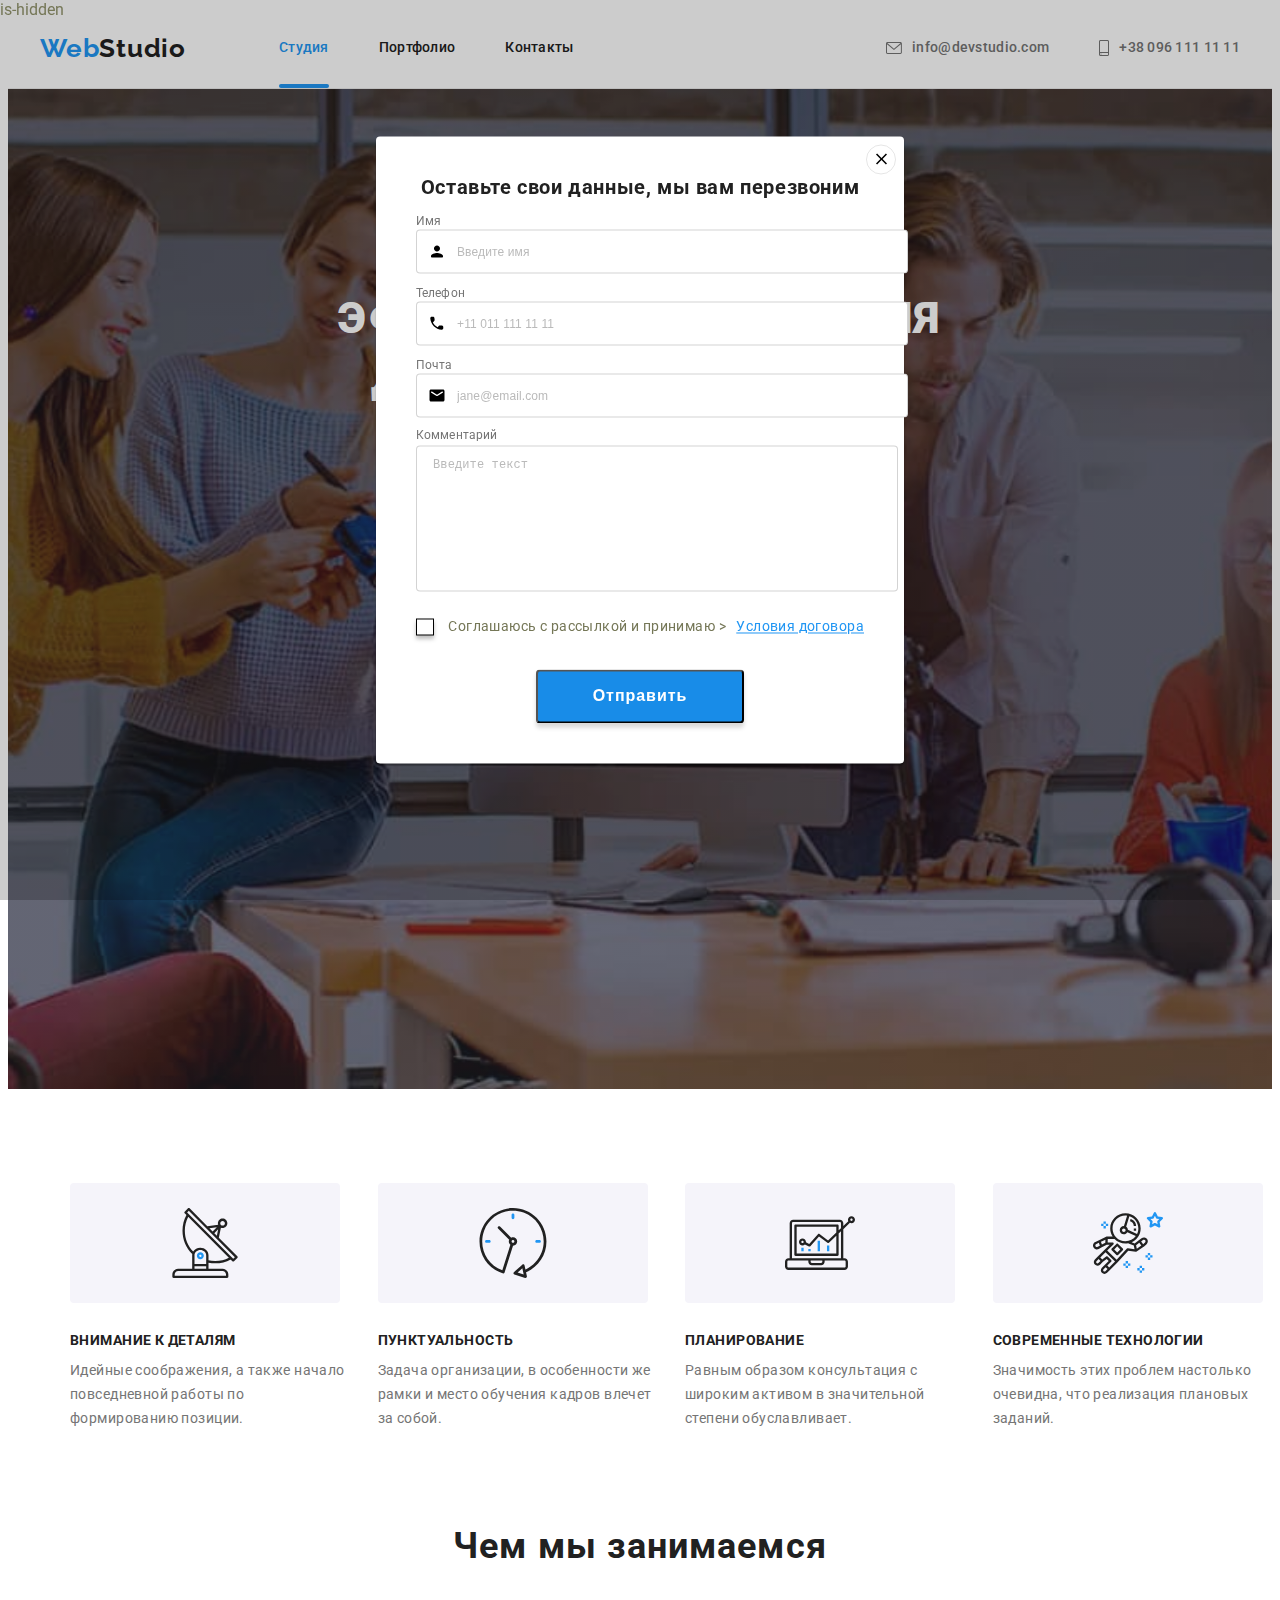
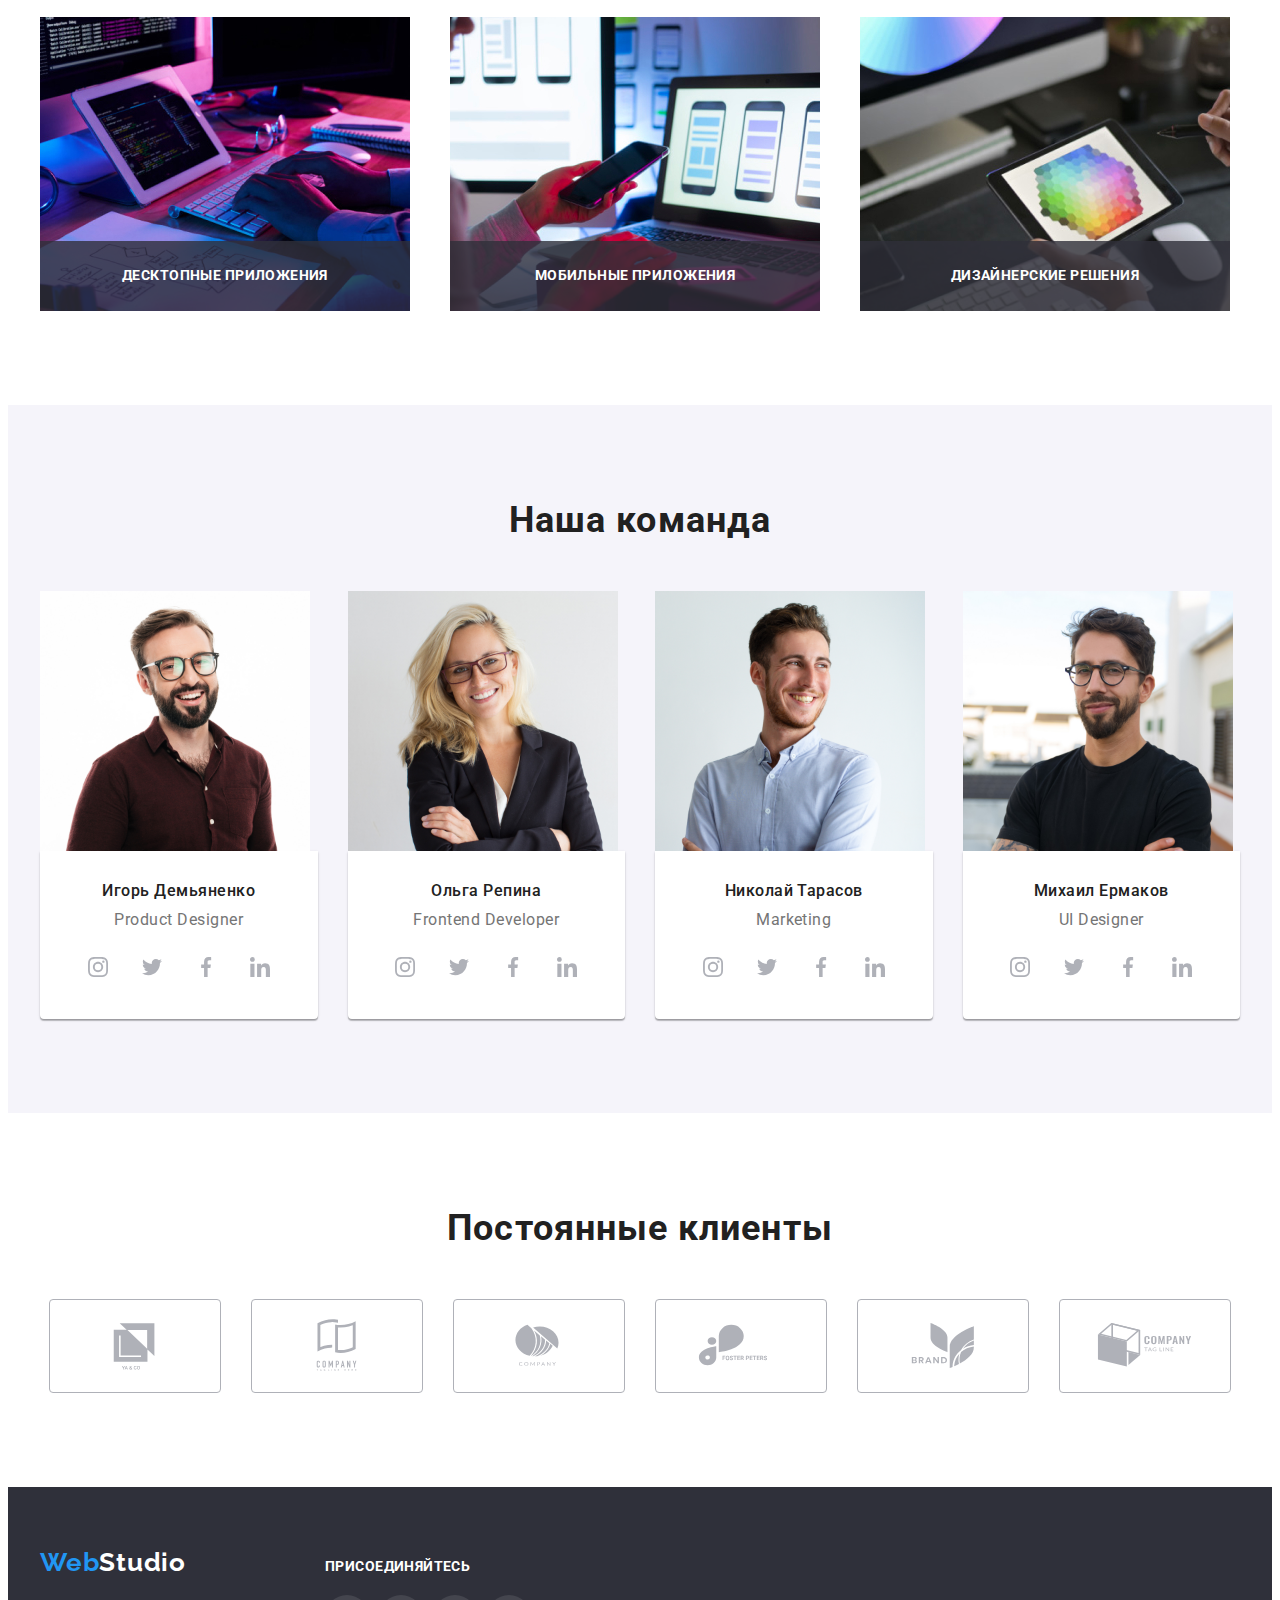
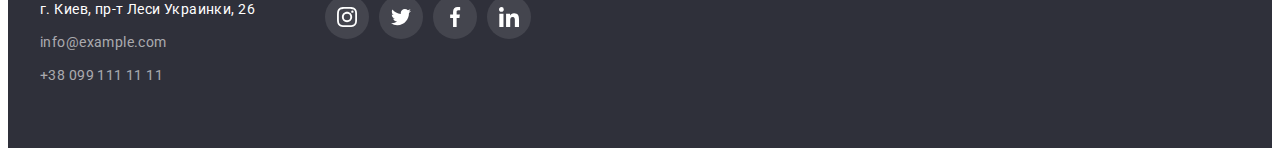
==== commit 625afe46: "додає ефект focus и hover для форми" ====
--- a/index.html
+++ b/index.html
@@ -448,12 +448,12 @@
               placeholder="Введите имя"
               required
             />
+            <svg class="form-icon-name" width="18" height="18">
+              <use href="./images/icons.svg#icon-person-black-18dp-1"></use>
+            </svg>
             <label class="label-input label-name" for="modal-input-name"
               >Имя</label
             >
-            <svg class="form-icon-name" width="18" height="18">
-              <use href="./images/icons.svg#icon-person-black-18dp-1"></use>
-            </svg>
           </div>
           <div class="input-tel">
             <input
@@ -463,12 +463,12 @@
               name="modal-input-tel"
               placeholder="+11 011 111 11 11"
               required
-            />
+            /><svg class="form-icon-tel" width="18" height="18">
+              <use href="./images/icons.svg#icon-phone-black-18dp-1"></use>
+            </svg>
             <label class="label-input label-tel" for="modal-input-tel"
               >Телефон</label
-            ><svg class="form-icon-tel" width="18" height="18">
-              <use href="./images/icons.svg#icon-phone-black-18dp-1"></use>
-            </svg>
+            >
           </div>
           <div class="input-email">
             <input
@@ -478,12 +478,12 @@
               name="modal-input-email"
               placeholder="jane@email.com"
               required
-            />
+            /><svg class="form-icon-email" width="18" height="18">
+              <use href="./images/icons.svg#icon-email-black-18dp-1"></use>
+            </svg>
             <label class="label-input label-email" for="modal-input-email"
               >Почта</label
-            ><svg class="form-icon-tel" width="18" height="18">
-              <use href="./images/icons.svg#icon-email-black-18dp-1"></use>
-            </svg>
+            >
           </div>
           <div class="modal-comment-wrap">
             <textarea
@@ -502,6 +502,7 @@
             name="policy"
             value="policy"
             id="input-check"
+            required
           />
           <label for="input-check" class="modal-check-label">
             <span class="form-check-btn"
--- a/css/style.css
+++ b/css/style.css
@@ -677,10 +677,16 @@
   align-items: center;
   padding: 0;
 
-  background: #ffffff;
+  background-color: transparent;
   border: 1px solid rgba(0, 0, 0, 0.1);
   border-radius: 50%;
   cursor: pointer;
+  transition: fill 250ms cubic-bezier(0.4, 0, 0.2, 1);
+}
+
+.modal-close:hover,
+.modal-close:focus {
+  fill: var(--accent-color--);
 }
 .is-hidden {
   visibility: hidden;
@@ -729,6 +735,19 @@
   letter-spacing: 0.01em;
   color: var(--primary-text-color--);
 }
+.form-icon-name {
+  transition: fill 250ms cubic-bezier(0.4, 0, 0.2, 1);
+}
+.modal-input-name {
+  transition: border-color 250ms cubic-bezier(0.4, 0, 0.2, 1);
+}
+.modal-input-name:hover,
+.modal-input-name:hover + .form-icon-name,
+.modal-input-name:focus,
+.modal-input-name:focus + .form-icon-name {
+  border-color: var(--accent-color--);
+  fill: var(--accent-color--);
+}
 .label-name {
   position: absolute;
   left: 0;
@@ -755,6 +774,19 @@
   left: 12px;
   transform: translateY(-50%);
 }
+.form-icon-tel {
+  transition: fill 250ms cubic-bezier(0.4, 0, 0.2, 1);
+}
+.modal-input-tel {
+  transition: border-color 250ms cubic-bezier(0.4, 0, 0.2, 1);
+}
+.modal-input-tel:hover,
+.modal-input-tel:hover + .form-icon-tel,
+.modal-input-tel:focus,
+.modal-input-tel:focus + .form-icon-tel {
+  border-color: var(--accent-color--);
+  fill: var(--accent-color--);
+}
 .input-email {
   position: relative;
   margin-bottom: 28px;
@@ -769,6 +801,27 @@
   top: 50%;
   left: 12px;
   transform: translateY(-50%);
+}
+.form-icon-email {
+  transition: fill 250ms cubic-bezier(0.4, 0, 0.2, 1);
+}
+.modal-input-email {
+  transition: border-color 250ms cubic-bezier(0.4, 0, 0.2, 1);
+}
+.modal-input-email:hover,
+.modal-input-email:hover + .form-icon-email,
+.modal-input-email:focus,
+.modal-input-email:focus + .form-icon-emaill {
+  border-color: var(--accent-color--);
+  fill: var(--accent-color--);
+}
+.modal-input::placeholder {
+  font-weight: 400;
+  font-size: 12px;
+  line-height: 1.17;
+  letter-spacing: 0.01em;
+
+  color: rgba(117, 117, 117, 0.5);
 }
 /*modal comment*/
 .modal-comment {
@@ -783,6 +836,15 @@
   border-radius: 4px;
   resize: none;
   outline: none;
+  transition: border-color 250ms cubic-bezier(0.4, 0, 0.2, 1);
+}
+.modal-comment::placeholder {
+  font-weight: 400;
+  font-size: 12px;
+  line-height: 1.17;
+  letter-spacing: 0.01em;
+
+  color: rgba(117, 117, 117, 0.5);
 }
 .modal-comment-wrap {
   position: relative;
@@ -792,6 +854,10 @@
   position: absolute;
   left: 0;
   bottom: 102%;
+}
+.modal-comment:hover,
+.modal-comment:focus {
+  border-color: var(--accent-color--);
 }
 /*modal check btn*/
 .modal-check-label {
@@ -815,7 +881,7 @@
   border: 1px solid #000000;
   box-shadow: 0px 4px 4px rgba(0, 0, 0, 0.25);
 
-  transform: background-color 250ms cubic-bezier(0.4, 0, 0.2, 1),
+  transition: background-color 250ms cubic-bezier(0.4, 0, 0.2, 1),
     border 250ms cubic-bezier(0.4, 0, 0.2, 1),
     border-radius 250ms cubic-bezier(0.4, 0, 0.2, 1);
 }
@@ -860,7 +926,7 @@
   background: #188ce8;
   box-shadow: 0px 4px 4px rgba(0, 0, 0, 0.15);
   border-radius: 4px;
-  transform: background-color 250ms cubic-bezier(0.4, 0, 0.2, 1),
+  transition: background-color 250ms cubic-bezier(0.4, 0, 0.2, 1),
     filter 250ms cubic-bezier(0.4, 0, 0.2, 1);
 }
 .modal-form-btn:hover,
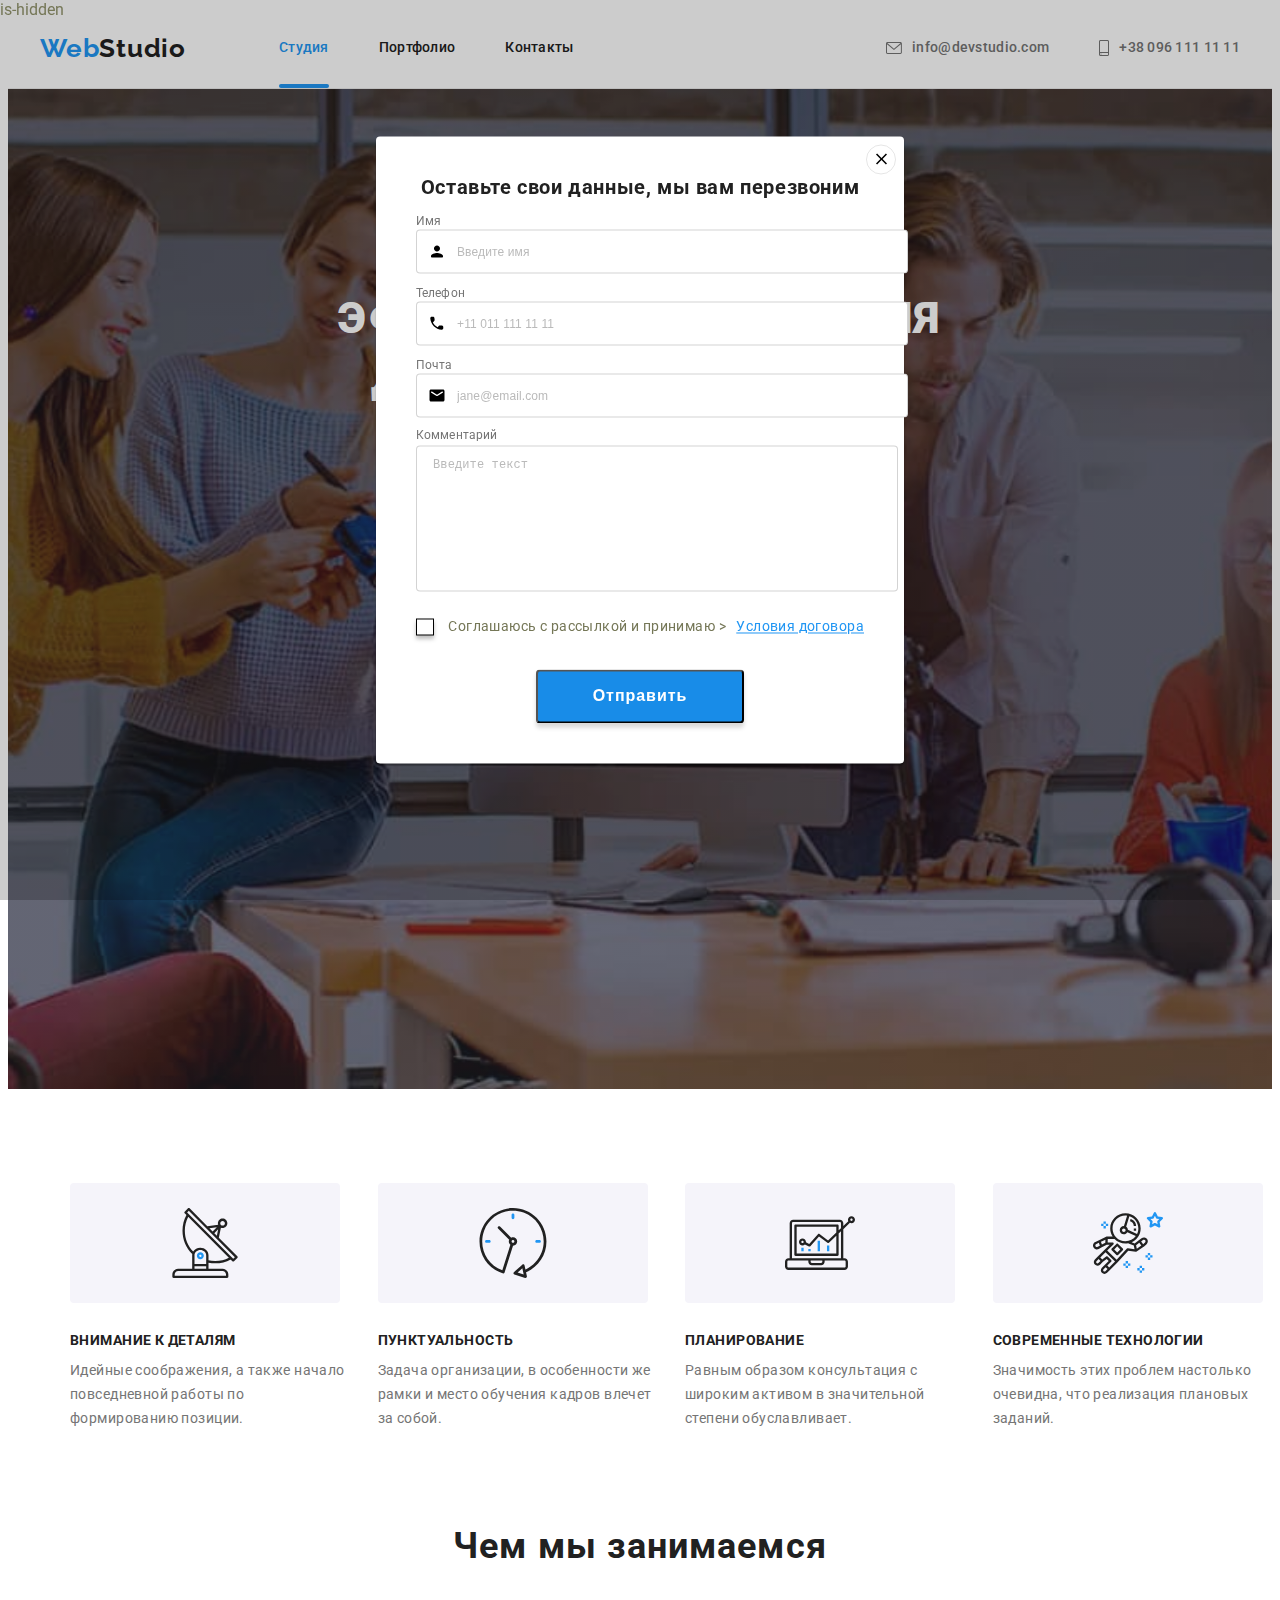
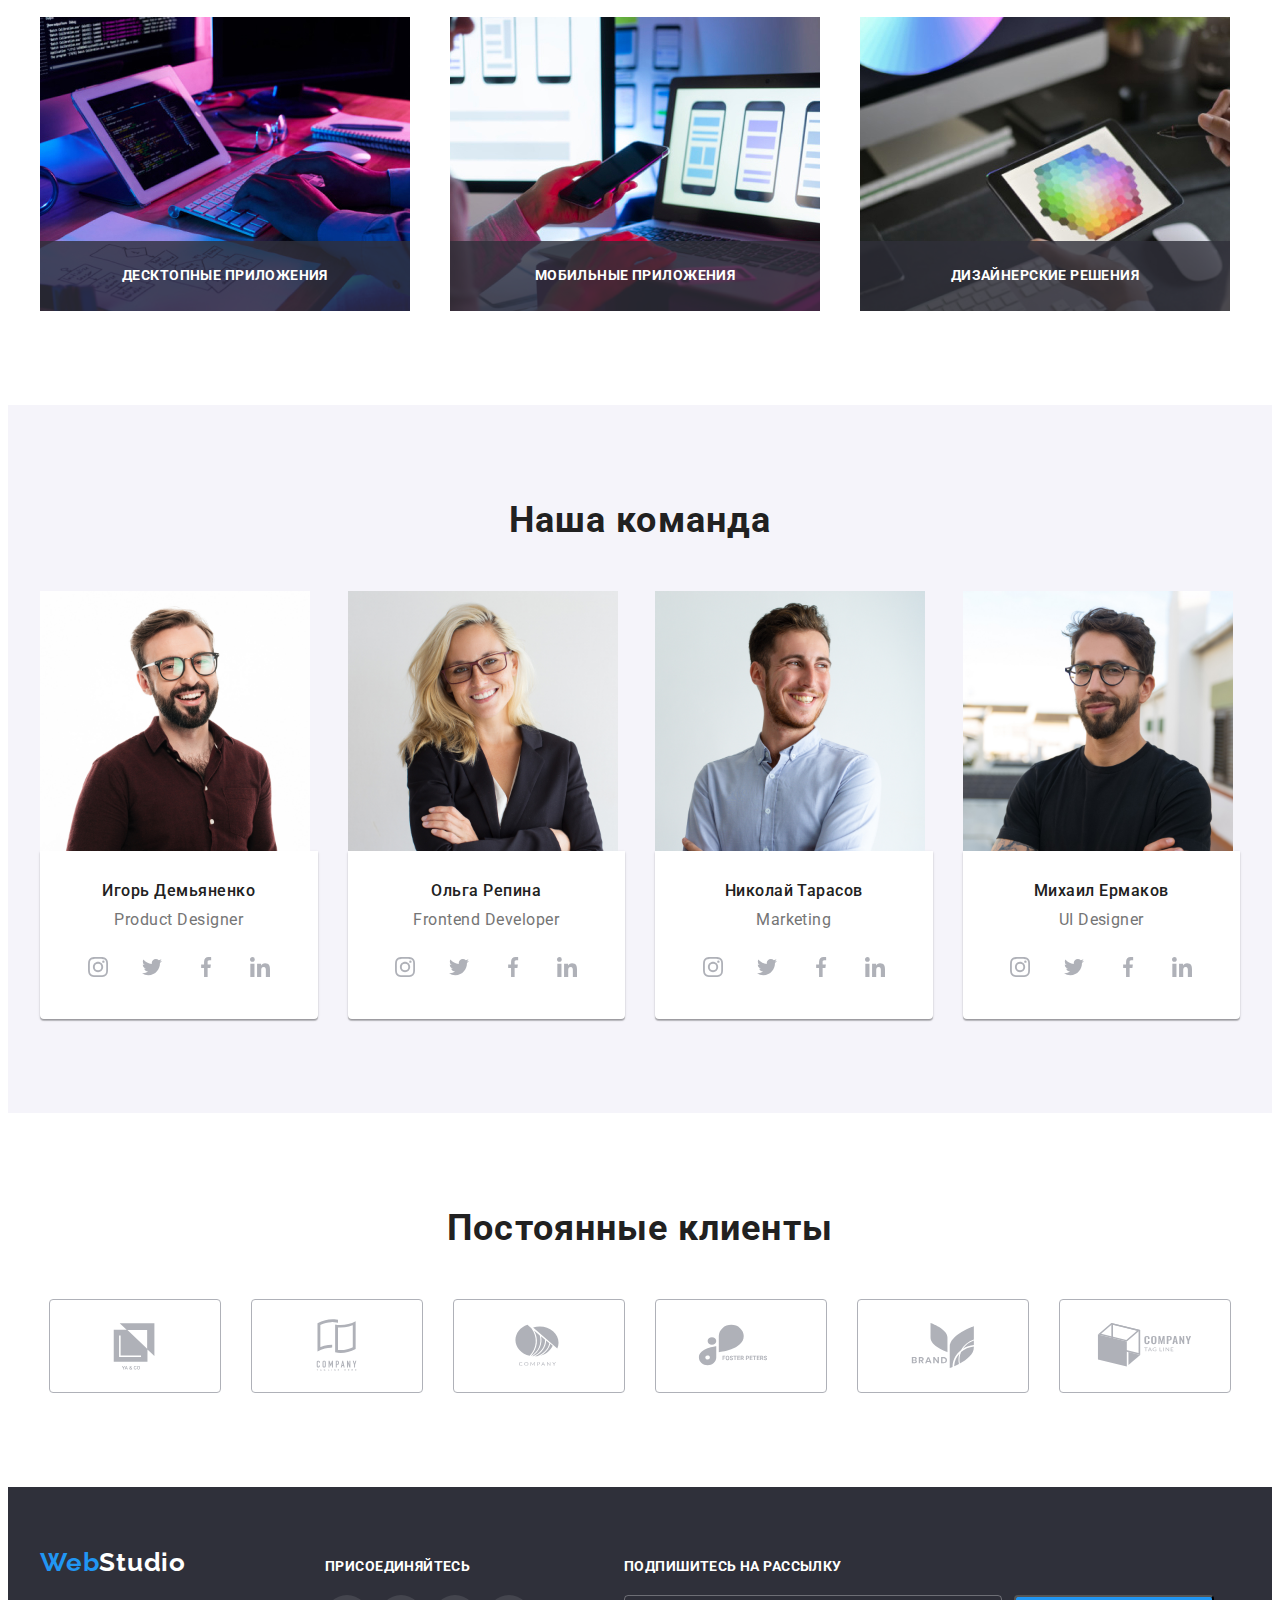
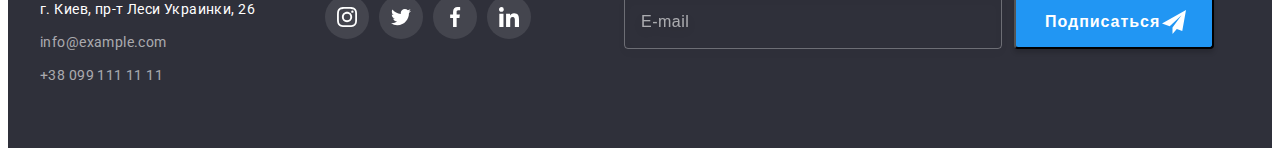
==== commit df42ab75: "додає форму в футер" ====
--- a/index.html
+++ b/index.html
@@ -424,6 +424,29 @@
               ></a>
             </li>
           </ul>
+        </div>
+        <!--footer form-->
+        <div class="footer-form-wrap">
+          <p class="subscribe">Подпишитесь на рассылку</p>
+          <div class="subscribe-form">
+            <form class="footer-form">
+              <input
+                type="email"
+                class="footer-input"
+                id="footer-input-email"
+                name="modal-input-email"
+                placeholder="E-mail"
+                required
+              />
+              <label for="footer-input-email"></label>
+            </form>
+            <div class="subscribe-btn-wrap">
+              <button type="submit" class="subscribe-btn">Подписаться</button>
+              <svg class="icon-send" width="24" height="24">
+                <use href="./images/icons.svg#icon-send"></use>
+              </svg>
+            </div>
+          </div>
         </div>
       </div>
     </footer>
--- a/css/style.css
+++ b/css/style.css
@@ -181,7 +181,6 @@
 }
 .button {
   display: inline-block;
-  border-radius: 4px;
   padding: 10px 32px;
   min-width: 200px;
   margin-right: auto;
@@ -193,8 +192,8 @@
   font-size: 16px;
   line-height: 1.88;
   letter-spacing: 0.06em;
-  text-decoration: none;
   cursor: pointer;
+  border-radius: 4px;
 
   transition: background-color 250ms cubic-bezier(0.4, 0, 0.2, 1),
     box-shadow 250ms cubic-bezier(0.4, 0, 0.2, 1);
@@ -484,6 +483,7 @@
   color: var(--accent-color--);
 }
 .social {
+  margin-right: 93px;
   padding-top: 72px;
   padding-bottom: 100px;
 }
@@ -527,6 +527,87 @@
   fill: var(--primary-white-color--);
   transition: fill 250ms cubic-bezier(0.4, 0, 0.2, 1);
 }
+/*--footer-form--*/
+.footer-form-wrap {
+  padding-top: 72px;
+  padding-bottom: 94px;
+}
+.subscribe {
+  margin-bottom: 20px;
+  font-weight: 700;
+  font-size: 14px;
+  line-height: 1.14;
+  letter-spacing: 0.03em;
+  text-transform: uppercase;
+
+  color: var(--primary-white-color--);
+}
+.subscribe-form {
+  display: flex;
+  align-items: center;
+}
+.footer-input {
+  margin-right: 12px;
+  padding-left: 16px;
+  width: 358px;
+  height: 50px;
+
+  background-color: transparent;
+  border: 1px solid rgba(255, 255, 255, 0.3);
+  filter: drop-shadow(0px 4px 4px rgba(0, 0, 0, 0.15));
+  border-radius: 4px;
+  outline: none;
+  transition: background-color 250ms cubic-bezier(0.4, 0, 0.2, 1);
+}
+.footer-input:hover,
+.footer-input:focus {
+  border-color: var(--accent-color--);
+}
+.footer-input::placeholder {
+  font-weight: 400;
+  font-size: 16px;
+  line-height: 1.25;
+  letter-spacing: 0.03em;
+
+  color: rgba(255, 255, 255, 0.6);
+}
+.subscribe-btn-wrap {
+  position: relative;
+}
+.subscribe-btn {
+  display: flex;
+  width: 200px;
+  padding-top: 10px;
+  padding-bottom: 10px;
+  padding-left: 29px;
+
+  font-weight: 700;
+  font-size: 16px;
+  line-height: 1.88;
+  letter-spacing: 0.06em;
+
+  color: var(--primary-white-color--);
+
+  background: #2196f3;
+  box-shadow: 0px 4px 4px rgba(0, 0, 0, 0.15);
+  border-radius: 4px;
+  cursor: pointer;
+  transition: background-color 250ms cubic-bezier(0.4, 0, 0.2, 1),
+    box-shadow 250ms cubic-bezier(0.4, 0, 0.2, 1);
+}
+.subscribe-btn:hover,
+.subscribe-btn:focus {
+  background-color: rgb(24, 140, 232);
+  box-shadow: 0px 4px 4px rgba(0, 0, 0, 0.15);
+}
+.icon-send {
+  position: absolute;
+  fill: var(--primary-white-color--);
+  top: 50%;
+  right: 28px;
+  transform: translateY(-50%);
+}
+
 /*portfolio*/
 .portfolio {
   padding-top: 94px;
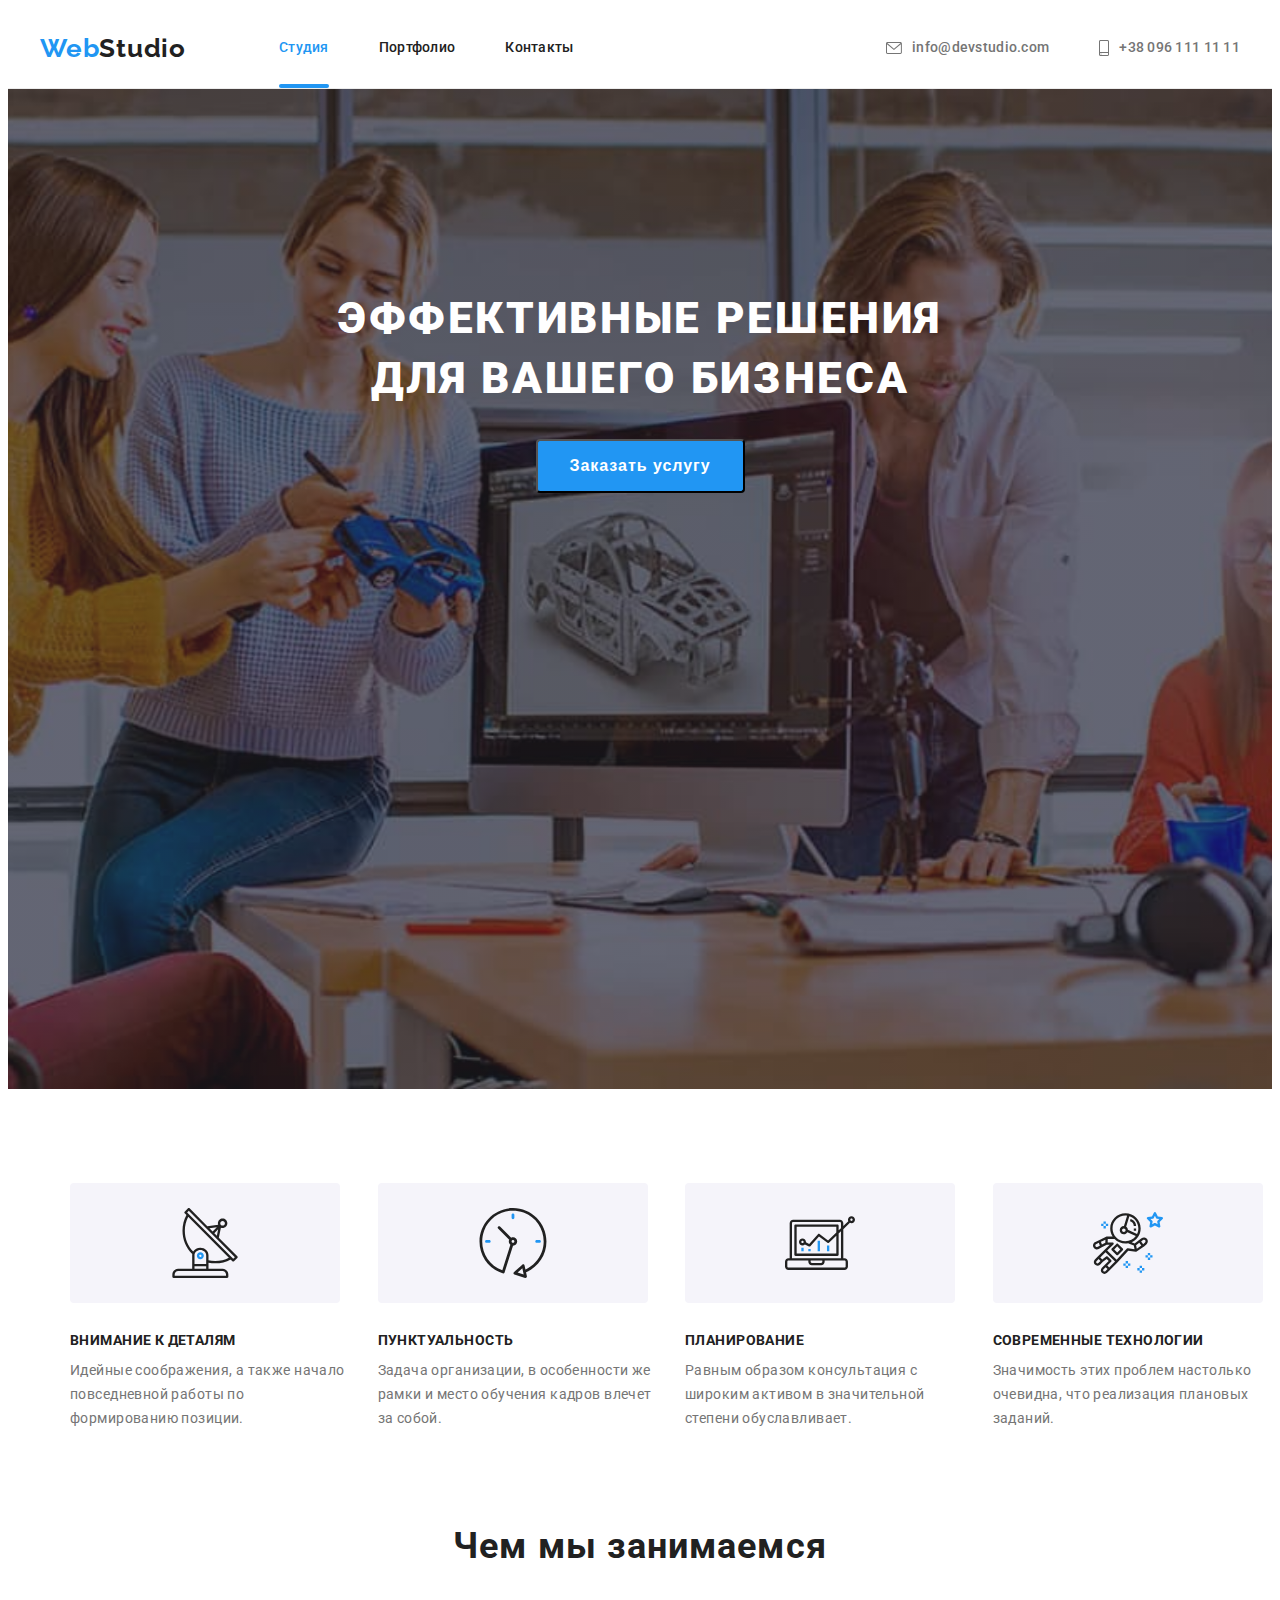
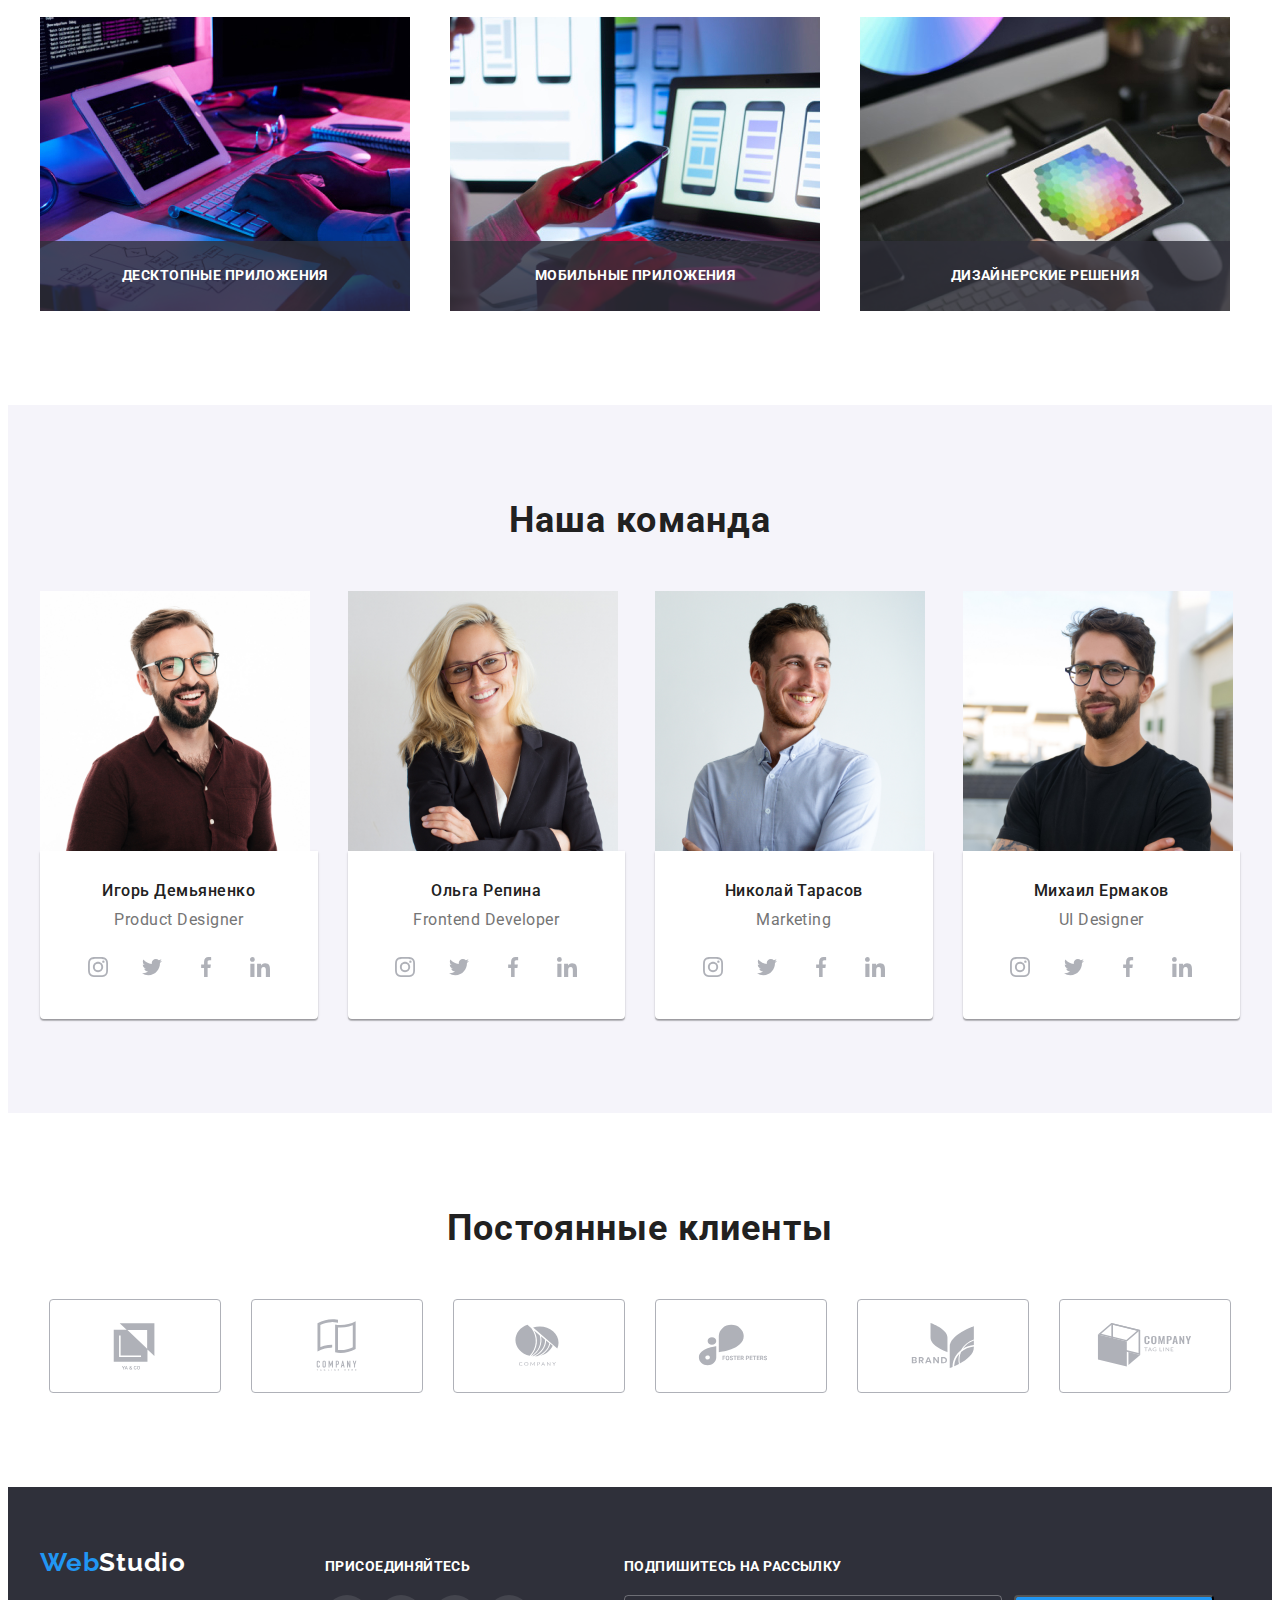
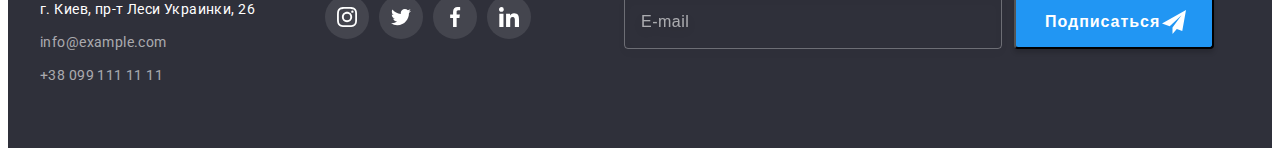
==== commit ac4e2388: "виправлення помилки в модальному вікні" ====
--- a/index.html
+++ b/index.html
@@ -451,8 +451,7 @@
       </div>
     </footer>
     <!--modal-->
-    <div class="backdrop" data-modal>
-      is-hidden
+    <div class="backdrop is-hidden" data-modal>
       <div class="modal">
         <button class="modal-close" type="button" data-modal-close>
           <svg class="modal-icon-close" width="18" height="18">
@@ -468,7 +467,6 @@
               id="modal-input-name"
               name="modal-input-name"
               class="modal-input modal-input-name"
-              placeholder="Введите имя"
               required
             />
             <svg class="form-icon-name" width="18" height="18">
@@ -484,7 +482,6 @@
               class="modal-input modal-input-tel"
               id="modal-input-tel"
               name="modal-input-tel"
-              placeholder="+11 011 111 11 11"
               required
             /><svg class="form-icon-tel" width="18" height="18">
               <use href="./images/icons.svg#icon-phone-black-18dp-1"></use>
@@ -499,7 +496,6 @@
               class="modal-input modal-input-email"
               id="modal-input-email"
               name="modal-input-email"
-              placeholder="jane@email.com"
               required
             /><svg class="form-icon-email" width="18" height="18">
               <use href="./images/icons.svg#icon-email-black-18dp-1"></use>
--- a/css/style.css
+++ b/css/style.css
@@ -552,6 +552,7 @@
   width: 358px;
   height: 50px;
 
+  color: var(--primary-white-color--);
   background-color: transparent;
   border: 1px solid rgba(255, 255, 255, 0.3);
   filter: drop-shadow(0px 4px 4px rgba(0, 0, 0, 0.15));
@@ -606,6 +607,298 @@
   top: 50%;
   right: 28px;
   transform: translateY(-50%);
+}
+
+/*modal*/
+.backdrop {
+  position: fixed;
+  width: 100%;
+  height: 100%;
+  left: 0px;
+  top: 0px;
+
+  background: rgba(0, 0, 0, 0.2);
+
+  opacity: 1;
+  transition: opacity 250ms cubic-bezier(0.4, 0, 0.2, 1);
+}
+.modal {
+  position: absolute;
+  top: 50%;
+  left: 50%;
+  transform: translate(-50%, -50%) scale(1);
+
+  min-width: 528px;
+  min-height: 581px;
+
+  background: #ffffff;
+  box-shadow: 0px 1px 3px rgba(0, 0, 0, 0.12), 0px 1px 1px rgba(0, 0, 0, 0.14),
+    0px 2px 1px rgba(0, 0, 0, 0.2);
+  border-radius: 4px;
+
+  transition: transform 250ms cubic-bezier(0.4, 0, 0.2, 1);
+}
+.modal-close {
+  position: absolute;
+  width: 30px;
+  height: 30px;
+  top: 8px;
+  right: 8px;
+
+  display: flex;
+  justify-content: center;
+  align-items: center;
+  padding: 0;
+
+  background-color: transparent;
+  border: 1px solid rgba(0, 0, 0, 0.1);
+  border-radius: 50%;
+  cursor: pointer;
+  transition: fill 250ms cubic-bezier(0.4, 0, 0.2, 1);
+}
+
+.modal-close:hover,
+.modal-close:focus {
+  fill: var(--accent-color--);
+}
+.is-hidden {
+  visibility: hidden;
+  opacity: 0;
+  pointer-events: none;
+}
+.backdrop.is-hidden .modal {
+  transform: scale(0.8) translate(-50%, -50%);
+}
+/*-----modal form------*/
+.modal-form-text {
+  margin-top: 40px;
+  margin-bottom: 30px;
+  font-weight: 700;
+  font-size: 20px;
+  line-height: 1.15;
+  text-align: center;
+  letter-spacing: 0.03em;
+  color: var(--title-text-color--);
+}
+.modal-form {
+  padding-right: 40px;
+  padding-bottom: 40px;
+  padding-left: 40px;
+}
+.modal-input {
+  padding-left: 40px;
+
+  width: 100%;
+  height: 40px;
+  left: 576px;
+  top: 314px;
+
+  outline: none;
+  border: 1px solid rgba(33, 33, 33, 0.2);
+  border-radius: 4px;
+}
+.input-name {
+  position: relative;
+  margin-bottom: 28px;
+}
+.label-input {
+  font-weight: 400;
+  font-size: 12px;
+  line-height: 1.17;
+  letter-spacing: 0.01em;
+  color: var(--primary-text-color--);
+}
+.form-icon-name {
+  transition: fill 250ms cubic-bezier(0.4, 0, 0.2, 1);
+}
+.modal-input-name {
+  transition: border-color 250ms cubic-bezier(0.4, 0, 0.2, 1);
+}
+.modal-input-name:hover,
+.modal-input-name:hover + .form-icon-name,
+.modal-input-name:focus,
+.modal-input-name:focus + .form-icon-name {
+  border-color: var(--accent-color--);
+  fill: var(--accent-color--);
+}
+.label-name {
+  position: absolute;
+  left: 0;
+  bottom: 102%;
+}
+.form-icon-name {
+  position: absolute;
+  top: 50%;
+  left: 12px;
+  transform: translateY(-50%);
+}
+.input-tel {
+  position: relative;
+  margin-bottom: 28px;
+}
+.label-tel {
+  position: absolute;
+  left: 0;
+  bottom: 102%;
+}
+.form-icon-tel {
+  position: absolute;
+  top: 50%;
+  left: 12px;
+  transform: translateY(-50%);
+}
+.form-icon-tel {
+  transition: fill 250ms cubic-bezier(0.4, 0, 0.2, 1);
+}
+.modal-input-tel {
+  transition: border-color 250ms cubic-bezier(0.4, 0, 0.2, 1);
+}
+.modal-input-tel:hover,
+.modal-input-tel:hover + .form-icon-tel,
+.modal-input-tel:focus,
+.modal-input-tel:focus + .form-icon-tel {
+  border-color: var(--accent-color--);
+  fill: var(--accent-color--);
+}
+.input-email {
+  position: relative;
+  margin-bottom: 28px;
+}
+.label-email {
+  position: absolute;
+  left: 0;
+  bottom: 102%;
+}
+.form-icon-email {
+  position: absolute;
+  top: 50%;
+  left: 12px;
+  transform: translateY(-50%);
+}
+.form-icon-email {
+  transition: fill 250ms cubic-bezier(0.4, 0, 0.2, 1);
+}
+.modal-input-email {
+  transition: border-color 250ms cubic-bezier(0.4, 0, 0.2, 1);
+}
+.modal-input-email:hover,
+.modal-input-email:hover + .form-icon-email,
+.modal-input-email:focus,
+.modal-input-email:focus + .form-icon-emaill {
+  border-color: var(--accent-color--);
+  fill: var(--accent-color--);
+}
+
+/*modal comment*/
+.modal-comment {
+  padding: 12px 16px;
+
+  width: 100%;
+  height: 120px;
+  left: 576px;
+  top: 518px;
+
+  border: 1px solid rgba(33, 33, 33, 0.2);
+  border-radius: 4px;
+  resize: none;
+  outline: none;
+  transition: border-color 250ms cubic-bezier(0.4, 0, 0.2, 1);
+}
+.modal-comment::placeholder {
+  font-weight: 400;
+  font-size: 12px;
+  line-height: 1.17;
+  letter-spacing: 0.01em;
+
+  color: rgba(117, 117, 117, 0.5);
+}
+.modal-comment-wrap {
+  position: relative;
+  margin-bottom: 20px;
+}
+.modal-comment-label {
+  position: absolute;
+  left: 0;
+  bottom: 102%;
+}
+.modal-comment:hover,
+.modal-comment:focus {
+  border-color: var(--accent-color--);
+}
+/*modal check btn*/
+.modal-check-label {
+  display: flex;
+  justify-content: space-between;
+  align-items: center;
+  font-weight: 400;
+  font-size: 14px;
+  line-height: 1.71;
+  letter-spacing: 0.03em;
+  margin-bottom: var(--typical-margin--);
+}
+.form-check-btn {
+  display: inline-flex;
+  justify-content: center;
+  align-items: center;
+  margin-right: 7px;
+
+  width: 16px;
+  height: 15px;
+  border: 1px solid #000000;
+  box-shadow: 0px 4px 4px rgba(0, 0, 0, 0.25);
+
+  transition: background-color 250ms cubic-bezier(0.4, 0, 0.2, 1),
+    border 250ms cubic-bezier(0.4, 0, 0.2, 1),
+    border-radius 250ms cubic-bezier(0.4, 0, 0.2, 1);
+}
+
+.modal-check-link {
+  margin-left: 3px;
+  color: var(--accent-color--);
+  font-weight: 400;
+  font-size: 14px;
+  line-height: 1.71;
+  letter-spacing: 0.03em;
+}
+.form-check-icon {
+  fill: transparent;
+  transform: fill 250ms cubic-bezier(0.4, 0, 0.2, 1);
+}
+
+.modal-input-check:checked + .modal-check-label .form-check-btn {
+  background-color: var(--accent-color--);
+  border: none;
+  border-radius: 2px;
+}
+.modal-input-check:checked + .modal-check-label .form-check-icon {
+  fill: var(--primary-white-color--);
+}
+/*---form button---*/
+.modal-form-btn {
+  margin-left: auto;
+  margin-right: auto;
+  padding: 10px 55px;
+  min-width: 200px;
+
+  font-weight: 700;
+  font-size: 16px;
+  line-height: 1.88;
+  display: flex;
+  align-items: center;
+  text-align: center;
+  letter-spacing: 0.06em;
+
+  color: var(--primary-white-color--);
+  background: #188ce8;
+  box-shadow: 0px 4px 4px rgba(0, 0, 0, 0.15);
+  border-radius: 4px;
+  transition: background-color 250ms cubic-bezier(0.4, 0, 0.2, 1),
+    filter 250ms cubic-bezier(0.4, 0, 0.2, 1);
+}
+.modal-form-btn:hover,
+.modal-form-btn:focus {
+  background-color: #188ce8;
+  filter: drop-shadow(0px 4px 4px rgba(0, 0, 0, 0.25));
 }
 
 /*portfolio*/
@@ -716,302 +1009,3 @@
 .portfolio-link:hover .portfolio-overlay-text {
   transform: translateY(-100%);
 }
-
-/*modal*/
-.backdrop {
-  position: fixed;
-  width: 100%;
-  height: 100%;
-  left: 0px;
-  top: 0px;
-
-  background: rgba(0, 0, 0, 0.2);
-
-  opacity: 1;
-  transition: opacity 250ms cubic-bezier(0.4, 0, 0.2, 1);
-}
-.modal {
-  position: absolute;
-  top: 50%;
-  left: 50%;
-  transform: translate(-50%, -50%) scale(1);
-
-  min-width: 528px;
-  min-height: 581px;
-
-  background: #ffffff;
-  box-shadow: 0px 1px 3px rgba(0, 0, 0, 0.12), 0px 1px 1px rgba(0, 0, 0, 0.14),
-    0px 2px 1px rgba(0, 0, 0, 0.2);
-  border-radius: 4px;
-
-  transition: transform 250ms cubic-bezier(0.4, 0, 0.2, 1);
-}
-.modal-close {
-  position: absolute;
-  width: 30px;
-  height: 30px;
-  top: 8px;
-  right: 8px;
-
-  display: flex;
-  justify-content: center;
-  align-items: center;
-  padding: 0;
-
-  background-color: transparent;
-  border: 1px solid rgba(0, 0, 0, 0.1);
-  border-radius: 50%;
-  cursor: pointer;
-  transition: fill 250ms cubic-bezier(0.4, 0, 0.2, 1);
-}
-
-.modal-close:hover,
-.modal-close:focus {
-  fill: var(--accent-color--);
-}
-.is-hidden {
-  visibility: hidden;
-  opacity: 0;
-  pointer-events: none;
-}
-.backdrop.is-hidden .modal {
-  transform: scale(0.8) translate(-50%, -50%);
-}
-/*-----modal form------*/
-.modal-form-text {
-  margin-top: 40px;
-  margin-bottom: 30px;
-  font-weight: 700;
-  font-size: 20px;
-  line-height: 1.15;
-  text-align: center;
-  letter-spacing: 0.03em;
-  color: var(--title-text-color--);
-}
-.modal-form {
-  padding-right: 40px;
-  padding-bottom: 40px;
-  padding-left: 40px;
-}
-.modal-input {
-  padding-left: 40px;
-
-  width: 100%;
-  height: 40px;
-  left: 576px;
-  top: 314px;
-
-  outline: none;
-  border: 1px solid rgba(33, 33, 33, 0.2);
-  border-radius: 4px;
-}
-.input-name {
-  position: relative;
-  margin-bottom: 28px;
-}
-.label-input {
-  font-weight: 400;
-  font-size: 12px;
-  line-height: 1.17;
-  letter-spacing: 0.01em;
-  color: var(--primary-text-color--);
-}
-.form-icon-name {
-  transition: fill 250ms cubic-bezier(0.4, 0, 0.2, 1);
-}
-.modal-input-name {
-  transition: border-color 250ms cubic-bezier(0.4, 0, 0.2, 1);
-}
-.modal-input-name:hover,
-.modal-input-name:hover + .form-icon-name,
-.modal-input-name:focus,
-.modal-input-name:focus + .form-icon-name {
-  border-color: var(--accent-color--);
-  fill: var(--accent-color--);
-}
-.label-name {
-  position: absolute;
-  left: 0;
-  bottom: 102%;
-}
-.form-icon-name {
-  position: absolute;
-  top: 50%;
-  left: 12px;
-  transform: translateY(-50%);
-}
-.input-tel {
-  position: relative;
-  margin-bottom: 28px;
-}
-.label-tel {
-  position: absolute;
-  left: 0;
-  bottom: 102%;
-}
-.form-icon-tel {
-  position: absolute;
-  top: 50%;
-  left: 12px;
-  transform: translateY(-50%);
-}
-.form-icon-tel {
-  transition: fill 250ms cubic-bezier(0.4, 0, 0.2, 1);
-}
-.modal-input-tel {
-  transition: border-color 250ms cubic-bezier(0.4, 0, 0.2, 1);
-}
-.modal-input-tel:hover,
-.modal-input-tel:hover + .form-icon-tel,
-.modal-input-tel:focus,
-.modal-input-tel:focus + .form-icon-tel {
-  border-color: var(--accent-color--);
-  fill: var(--accent-color--);
-}
-.input-email {
-  position: relative;
-  margin-bottom: 28px;
-}
-.label-email {
-  position: absolute;
-  left: 0;
-  bottom: 102%;
-}
-.form-icon-email {
-  position: absolute;
-  top: 50%;
-  left: 12px;
-  transform: translateY(-50%);
-}
-.form-icon-email {
-  transition: fill 250ms cubic-bezier(0.4, 0, 0.2, 1);
-}
-.modal-input-email {
-  transition: border-color 250ms cubic-bezier(0.4, 0, 0.2, 1);
-}
-.modal-input-email:hover,
-.modal-input-email:hover + .form-icon-email,
-.modal-input-email:focus,
-.modal-input-email:focus + .form-icon-emaill {
-  border-color: var(--accent-color--);
-  fill: var(--accent-color--);
-}
-.modal-input::placeholder {
-  font-weight: 400;
-  font-size: 12px;
-  line-height: 1.17;
-  letter-spacing: 0.01em;
-
-  color: rgba(117, 117, 117, 0.5);
-}
-/*modal comment*/
-.modal-comment {
-  padding: 12px 16px;
-
-  width: 100%;
-  height: 120px;
-  left: 576px;
-  top: 518px;
-
-  border: 1px solid rgba(33, 33, 33, 0.2);
-  border-radius: 4px;
-  resize: none;
-  outline: none;
-  transition: border-color 250ms cubic-bezier(0.4, 0, 0.2, 1);
-}
-.modal-comment::placeholder {
-  font-weight: 400;
-  font-size: 12px;
-  line-height: 1.17;
-  letter-spacing: 0.01em;
-
-  color: rgba(117, 117, 117, 0.5);
-}
-.modal-comment-wrap {
-  position: relative;
-  margin-bottom: 20px;
-}
-.modal-comment-label {
-  position: absolute;
-  left: 0;
-  bottom: 102%;
-}
-.modal-comment:hover,
-.modal-comment:focus {
-  border-color: var(--accent-color--);
-}
-/*modal check btn*/
-.modal-check-label {
-  display: flex;
-  justify-content: space-between;
-  align-items: center;
-  font-weight: 400;
-  font-size: 14px;
-  line-height: 1.71;
-  letter-spacing: 0.03em;
-  margin-bottom: var(--typical-margin--);
-}
-.form-check-btn {
-  display: inline-flex;
-  justify-content: center;
-  align-items: center;
-  margin-right: 7px;
-
-  width: 16px;
-  height: 15px;
-  border: 1px solid #000000;
-  box-shadow: 0px 4px 4px rgba(0, 0, 0, 0.25);
-
-  transition: background-color 250ms cubic-bezier(0.4, 0, 0.2, 1),
-    border 250ms cubic-bezier(0.4, 0, 0.2, 1),
-    border-radius 250ms cubic-bezier(0.4, 0, 0.2, 1);
-}
-
-.modal-check-link {
-  margin-left: 3px;
-  color: var(--accent-color--);
-  font-weight: 400;
-  font-size: 14px;
-  line-height: 1.71;
-  letter-spacing: 0.03em;
-}
-.form-check-icon {
-  fill: transparent;
-  transform: fill 250ms cubic-bezier(0.4, 0, 0.2, 1);
-}
-
-.modal-input-check:checked + .modal-check-label .form-check-btn {
-  background-color: var(--accent-color--);
-  border: none;
-  border-radius: 2px;
-}
-.modal-input-check:checked + .modal-check-label .form-check-icon {
-  fill: var(--primary-white-color--);
-}
-/*---form button---*/
-.modal-form-btn {
-  margin-left: auto;
-  margin-right: auto;
-  padding: 10px 55px;
-  min-width: 200px;
-
-  font-weight: 700;
-  font-size: 16px;
-  line-height: 1.88;
-  display: flex;
-  align-items: center;
-  text-align: center;
-  letter-spacing: 0.06em;
-
-  color: var(--primary-white-color--);
-  background: #188ce8;
-  box-shadow: 0px 4px 4px rgba(0, 0, 0, 0.15);
-  border-radius: 4px;
-  transition: background-color 250ms cubic-bezier(0.4, 0, 0.2, 1),
-    filter 250ms cubic-bezier(0.4, 0, 0.2, 1);
-}
-.modal-form-btn:hover,
-.modal-form-btn:focus {
-  background-color: #188ce8;
-  filter: drop-shadow(0px 4px 4px rgba(0, 0, 0, 0.25));
-}
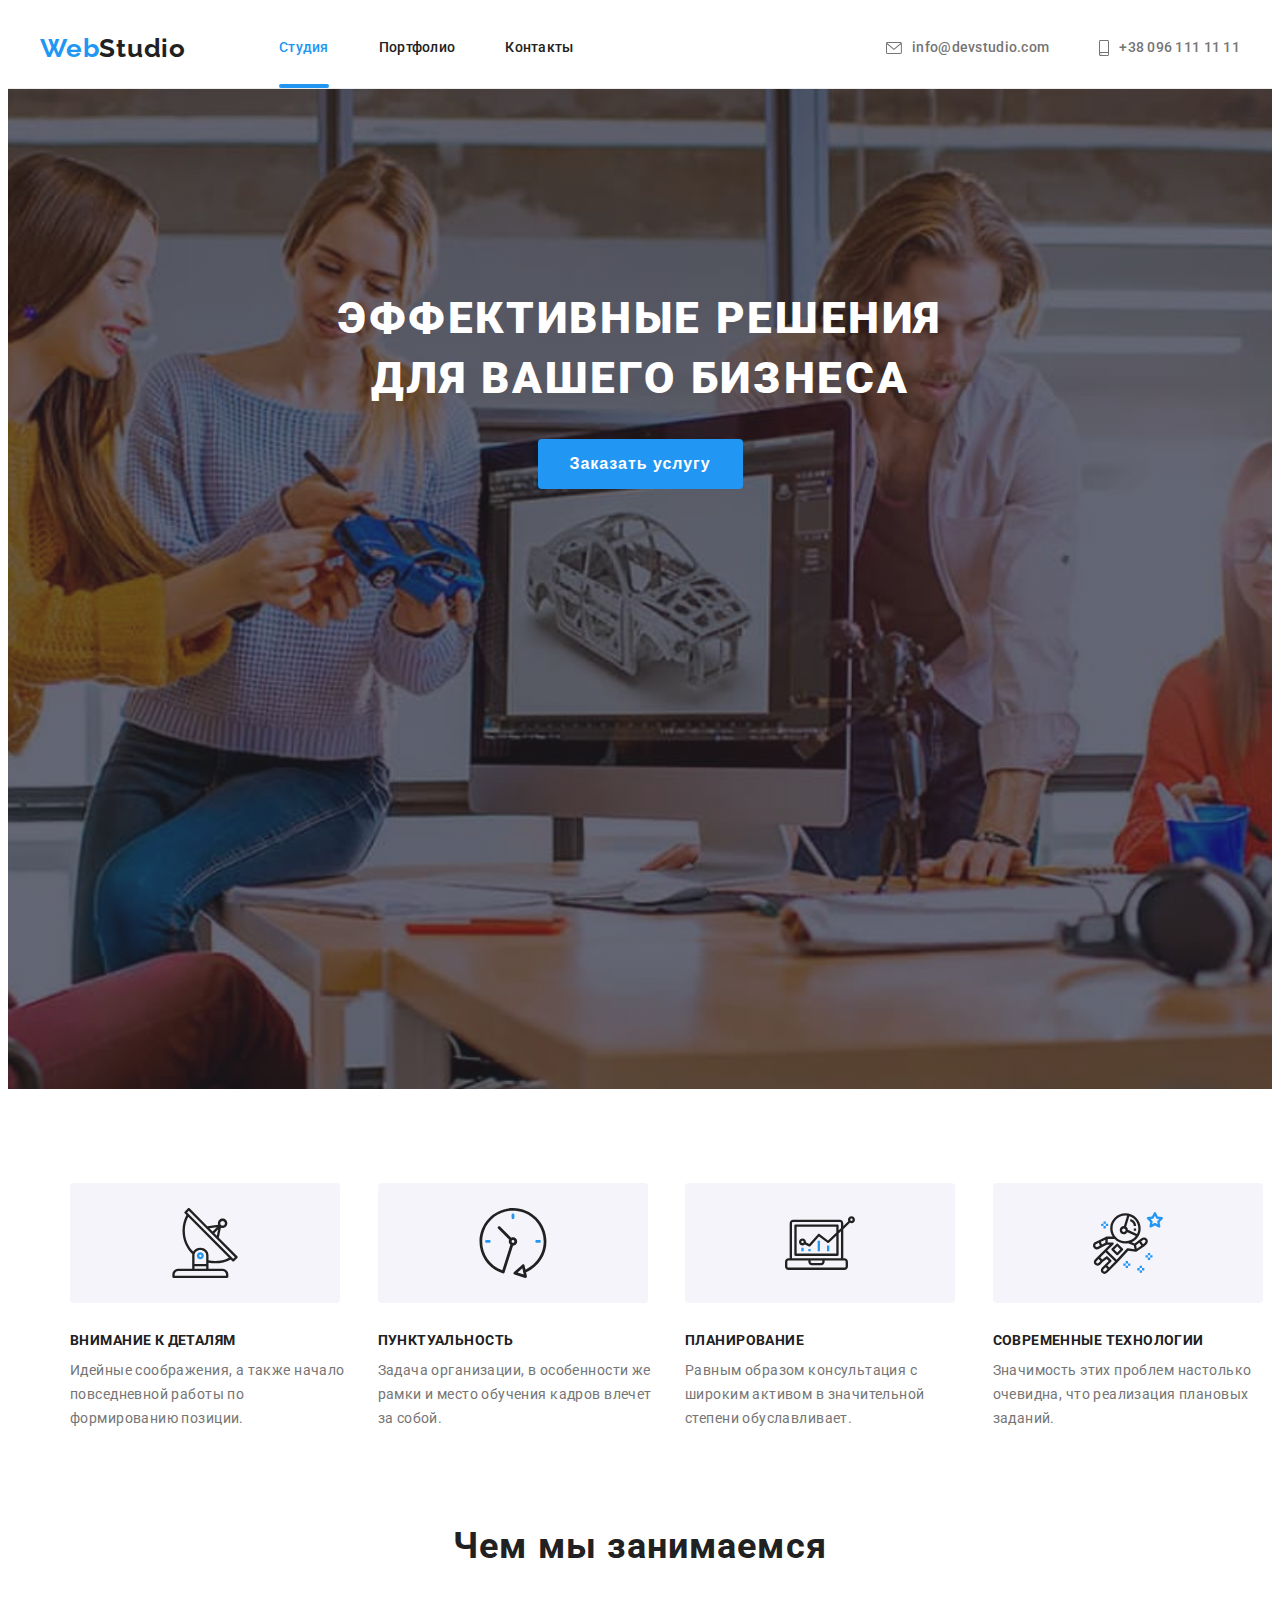
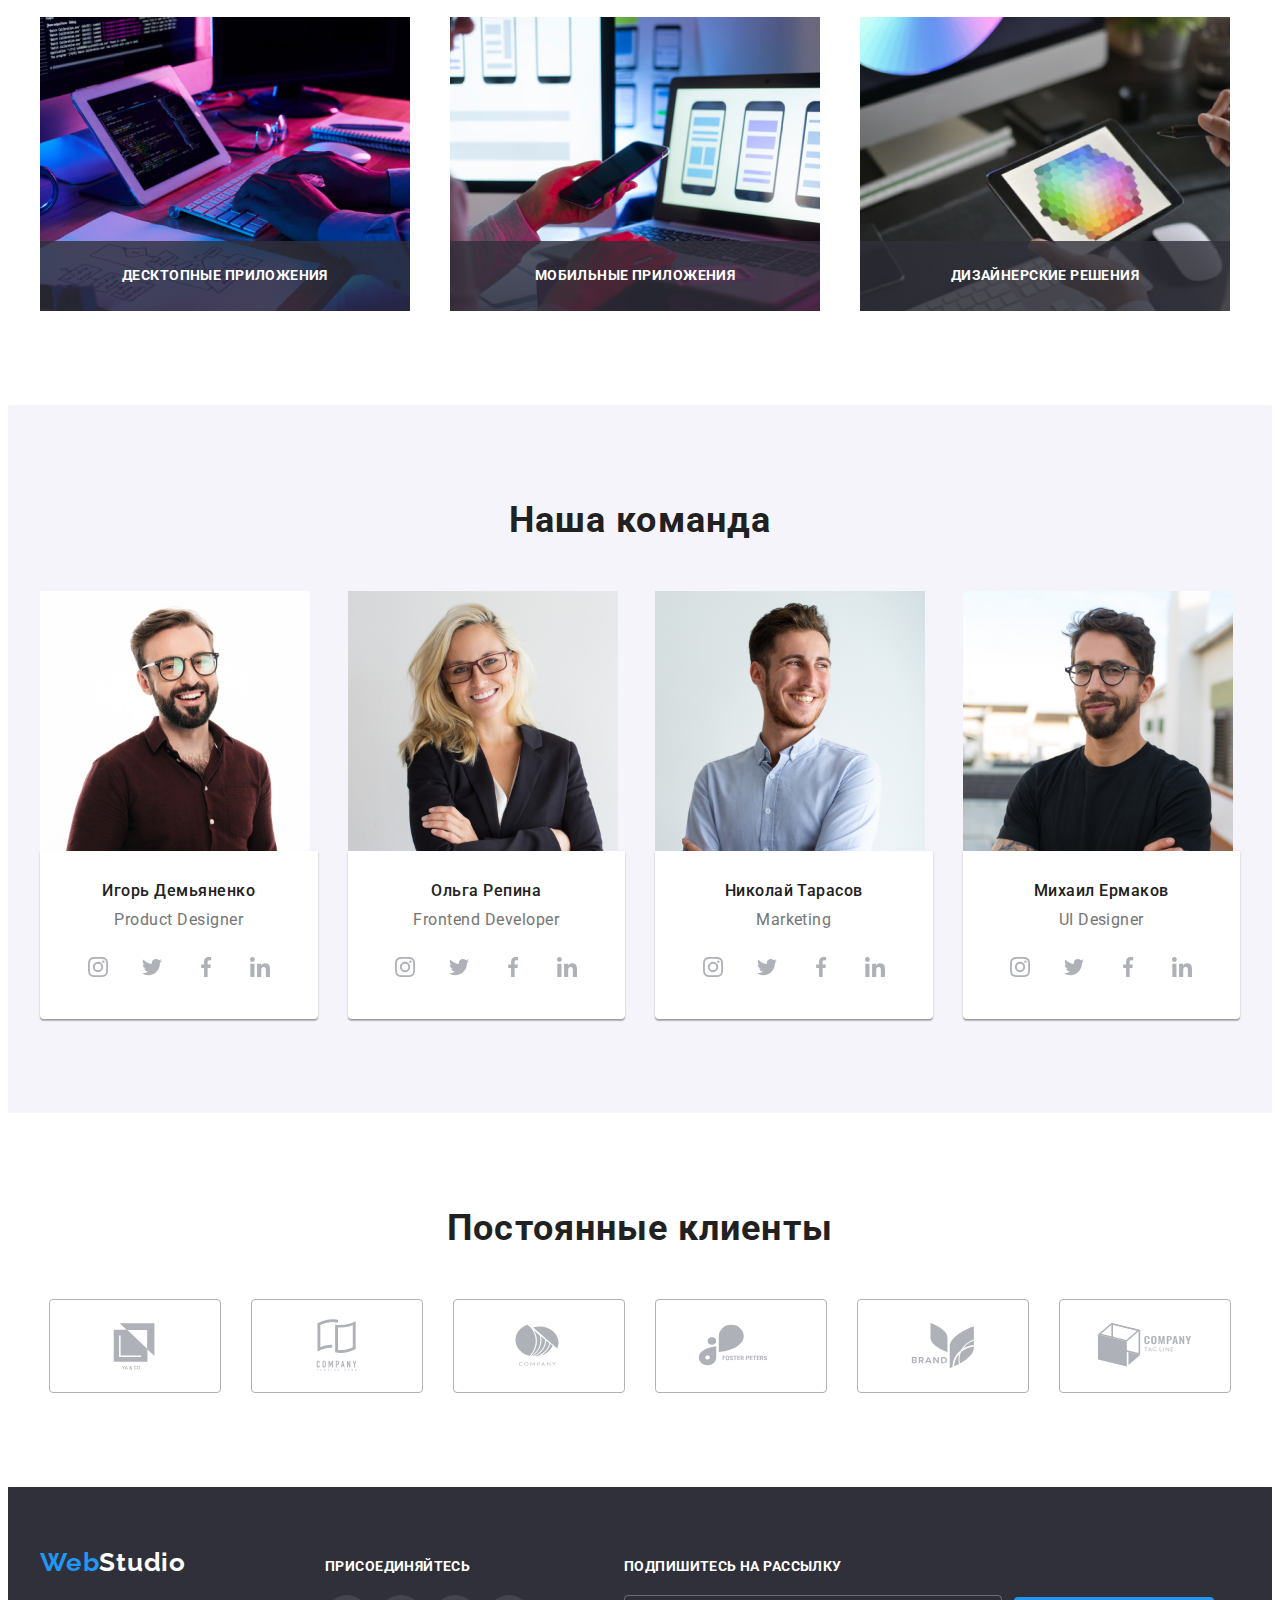
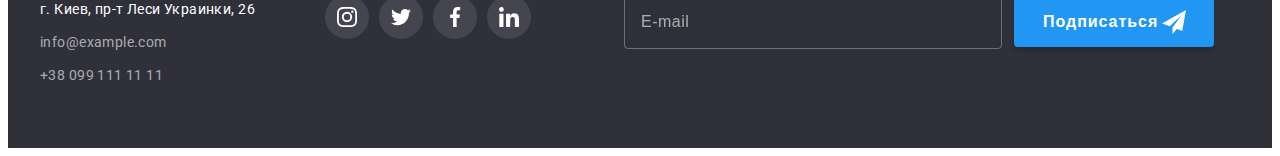
==== commit 6b2a1c39: "вносить виправлення ДЗ6" ====
--- a/index.html
+++ b/index.html
@@ -524,15 +524,19 @@
             required
           />
           <label for="input-check" class="modal-check-label">
-            <span class="form-check-btn"
-              ><svg class="form-check-icon" width="11" height="8">
-                <use href="./images/icons.svg#icon-Vector"></use></svg></span
-            >Соглашаюсь с рассылкой и принимаю ><a
-              class="modal-check-link"
-              href=""
-              >Условия договора</a
+            <span class="form-check-btn">
+              <svg class="form-check-icon" width="11" height="8">
+                <use href="./images/icons.svg#icon-Vector"></use></svg
+            ></span>
+            <span class="check-text"
+              >Соглашаюсь с рассылкой и принимаю<a
+                class="modal-check-link"
+                href=""
+                >Условия договора</a
+              ></span
             ></label
           >
+
           <button type="submit" class="modal-form-btn">Отправить</button>
         </form>
         <!------------------------>
--- a/css/style.css
+++ b/css/style.css
@@ -194,6 +194,7 @@
   letter-spacing: 0.06em;
   cursor: pointer;
   border-radius: 4px;
+  border: none;
 
   transition: background-color 250ms cubic-bezier(0.4, 0, 0.2, 1),
     box-shadow 250ms cubic-bezier(0.4, 0, 0.2, 1);
@@ -592,6 +593,7 @@
   background: #2196f3;
   box-shadow: 0px 4px 4px rgba(0, 0, 0, 0.15);
   border-radius: 4px;
+  border: none;
   cursor: pointer;
   transition: background-color 250ms cubic-bezier(0.4, 0, 0.2, 1),
     box-shadow 250ms cubic-bezier(0.4, 0, 0.2, 1);
@@ -724,7 +726,8 @@
 .label-name {
   position: absolute;
   left: 0;
-  bottom: 102%;
+  bottom: 100%;
+  margin-bottom: 4px;
 }
 .form-icon-name {
   position: absolute;
@@ -739,7 +742,8 @@
 .label-tel {
   position: absolute;
   left: 0;
-  bottom: 102%;
+  bottom: 100%;
+  margin-bottom: 4px;
 }
 .form-icon-tel {
   position: absolute;
@@ -767,7 +771,8 @@
 .label-email {
   position: absolute;
   left: 0;
-  bottom: 102%;
+  bottom: 100%;
+  margin-bottom: 4px;
 }
 .form-icon-email {
   position: absolute;
@@ -784,7 +789,7 @@
 .modal-input-email:hover,
 .modal-input-email:hover + .form-icon-email,
 .modal-input-email:focus,
-.modal-input-email:focus + .form-icon-emaill {
+.modal-input-email:focus + .form-icon-email {
   border-color: var(--accent-color--);
   fill: var(--accent-color--);
 }
@@ -819,7 +824,8 @@
 .modal-comment-label {
   position: absolute;
   left: 0;
-  bottom: 102%;
+  bottom: 100%;
+  margin-bottom: 4px;
 }
 .modal-comment:hover,
 .modal-comment:focus {
@@ -828,7 +834,7 @@
 /*modal check btn*/
 .modal-check-label {
   display: flex;
-  justify-content: space-between;
+  justify-content: center;
   align-items: center;
   font-weight: 400;
   font-size: 14px;
@@ -840,7 +846,7 @@
   display: inline-flex;
   justify-content: center;
   align-items: center;
-  margin-right: 7px;
+  margin-right: 8px;
 
   width: 16px;
   height: 15px;
@@ -892,6 +898,7 @@
   background: #188ce8;
   box-shadow: 0px 4px 4px rgba(0, 0, 0, 0.15);
   border-radius: 4px;
+  border: none;
   transition: background-color 250ms cubic-bezier(0.4, 0, 0.2, 1),
     filter 250ms cubic-bezier(0.4, 0, 0.2, 1);
 }
